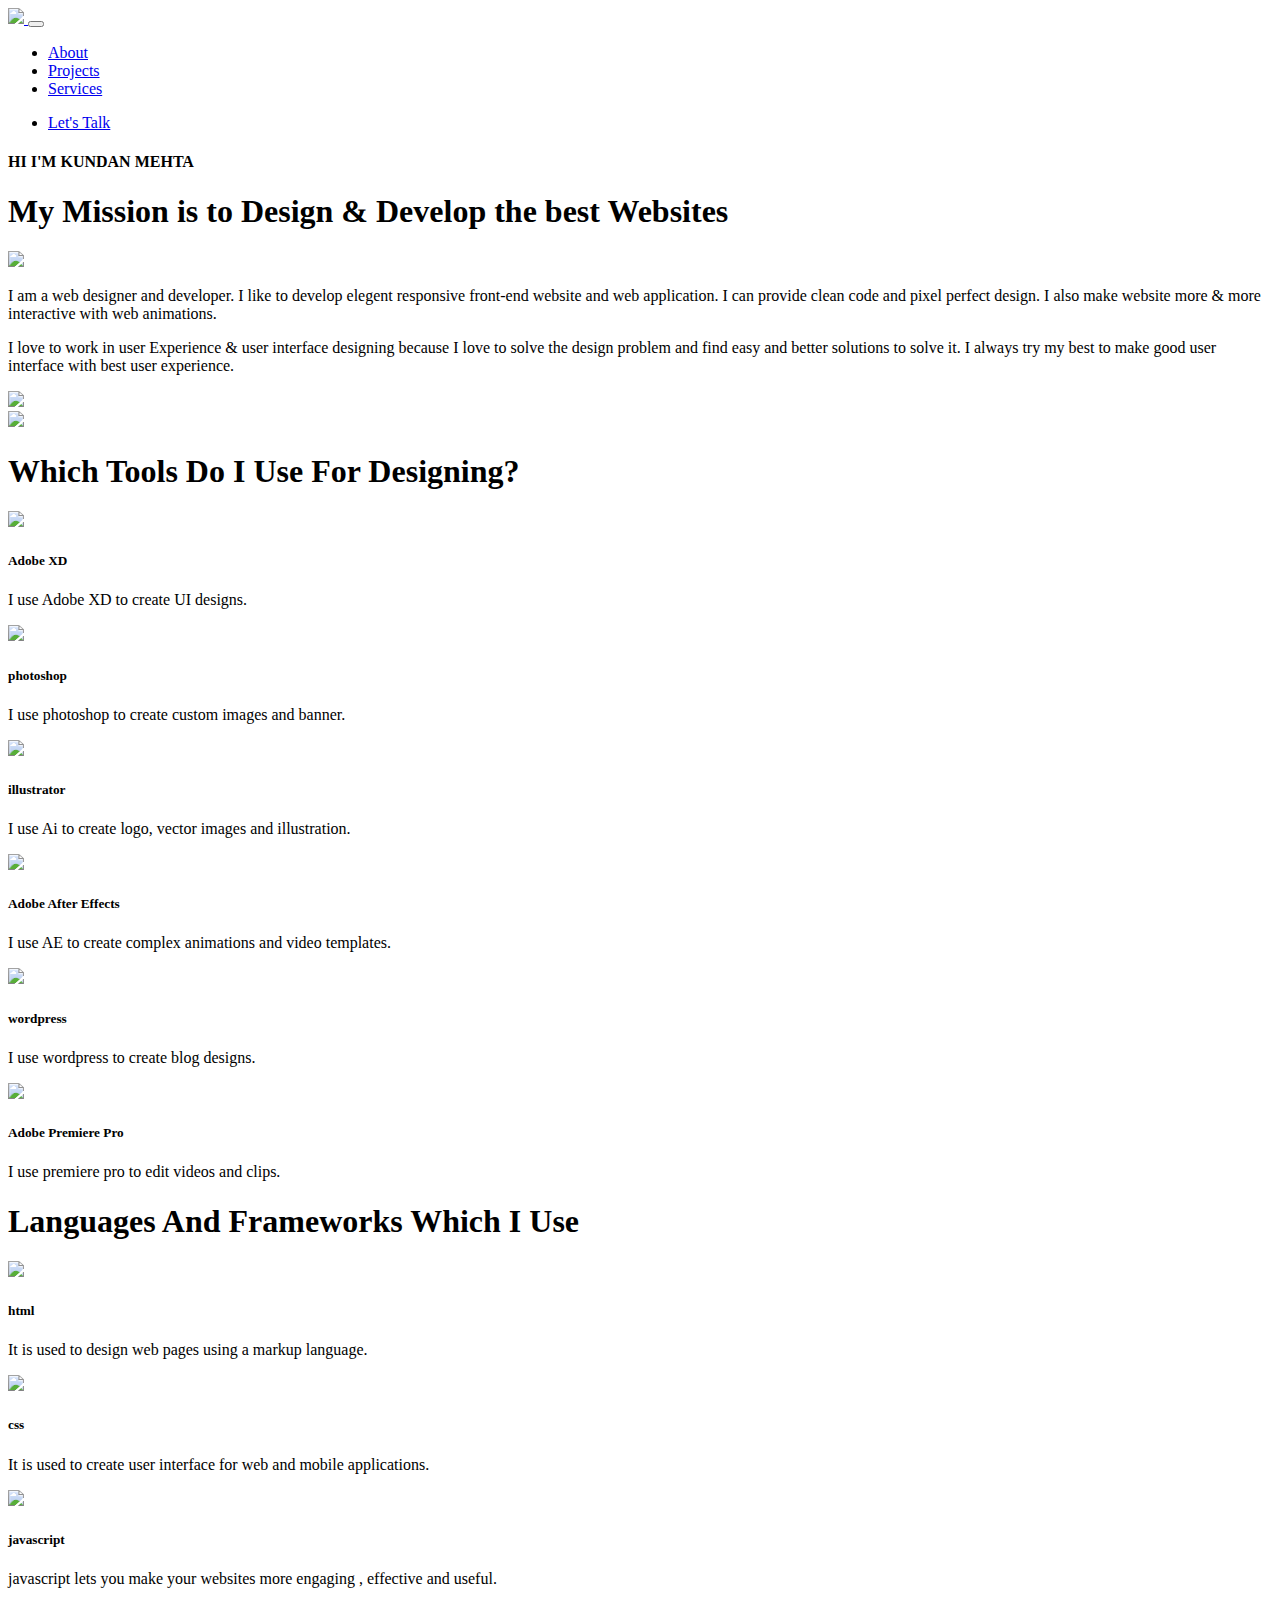
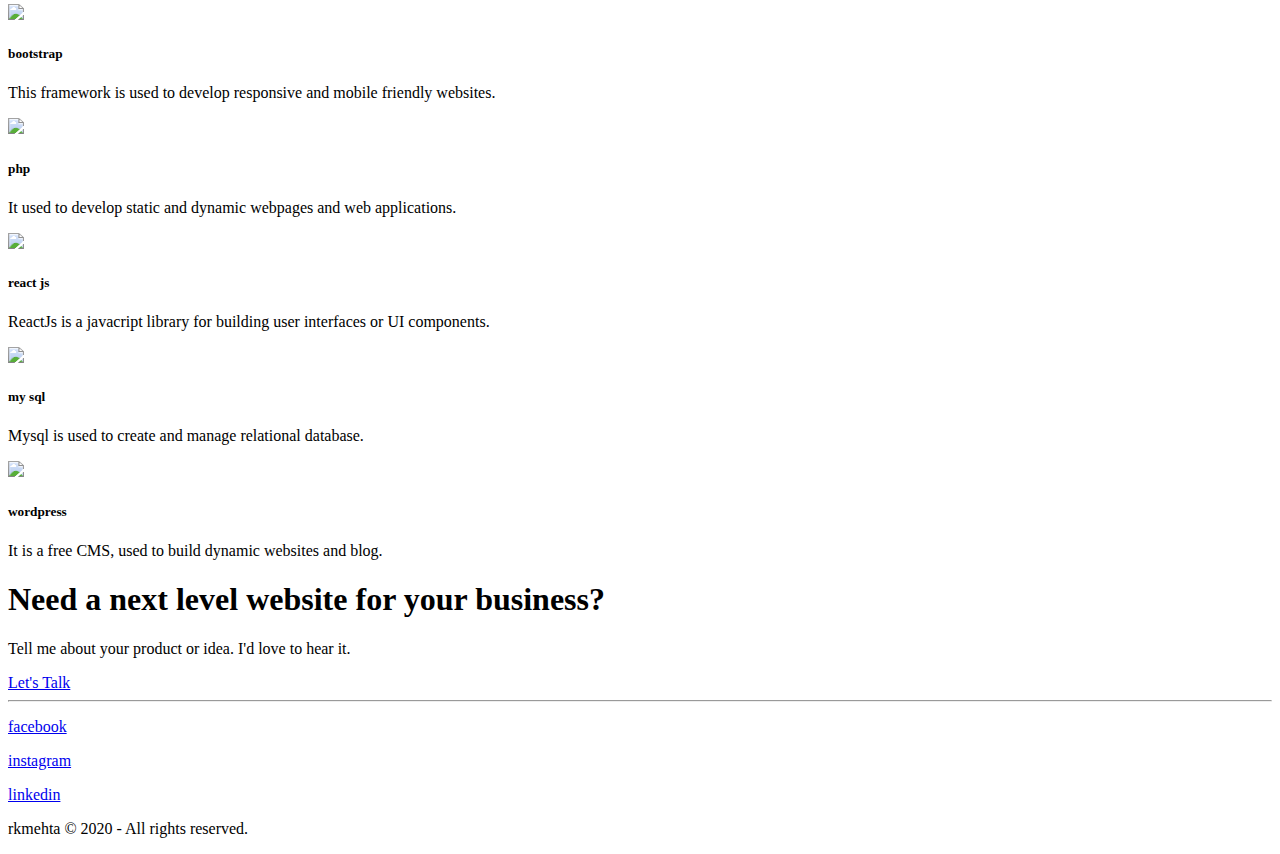
==== about.html @ 8ae9761c "Add files via upload" ====
<!DOCTYPE html>
<html lang="en">
<head>
    <meta charset="UTF-8">
    <meta name="viewport" content="width=device-width, initial-scale=1, shrink-to-fit=no">
    <title>rkmehta - Personal Portfolio Template</title>
    
    <link href="https://fonts.googleapis.com/css?family=Poppins:400,500,600,700,800,900&display=swap" rel="stylesheet">
<!--    font-awesome-->
   <link rel="stylesheet" href="css/all.min.css">
    <link rel="stylesheet" href="css/fontawesome.min.css">
<!--    bootstrap css-->
    <link rel="stylesheet" href="css/bootstrap.min.css">
 <!--    Custom css-->   
    <link rel="stylesheet" href="css/custom.css">

</head>
<body id="about">
  
  <header class="header-home">
     <nav class="navbar navbar-expand-lg navbar-light ">
      <div class="container">
        <a class="navbar-brand custom-logo" href="index.html">
          <img src="images/logo4.png">
        </a>
        <button class="navbar-toggler" type="button" data-toggle="collapse" data-target="#navbarSupportedContent" aria-controls="navbarSupportedContent" aria-expanded="false" aria-label="Toggle navigation">
          <span class="navbar-toggler-icon"></span>
        </button>
        <div class="collapse navbar-collapse" id="navbarSupportedContent">
          <ul class="navbar-nav mr-auto mb-2 mb-lg-0 nav-left">
            <li class="nav-item">
              <a class="nav-link " aria-current="page" href="about.html">About</a>
            </li>
            <li class="nav-item">
              <a class="nav-link " aria-current="page" href="projects.html">Projects</a>
            </li>
            <li class="nav-item">
              <a class="nav-link " aria-current="page" href="services.html">Services</a>
            </li>
            
          </ul>

          <ul class="navbar-nav ml-auto mb-2 mb-lg-0 nav-right">
            <li class="nav-item">
              <a class="nav-link btn" aria-current="page" href="contact.html" >Let's Talk</a>
            </li>
          </ul>
        </div>
      </div>
    </nav>
    <div class="container">
      <div class="row">
        <div class="col-lg-12">
          <div class="header-content">
            <h4>HI I'M KUNDAN MEHTA</h4>            
            <h1>My Mission is to Design & Develop the best Websites</h1>
            <div class="img-ill">
              <img src="images/screenshot_img.png">
            </div>
            <p>I am a web designer and developer. I like to develop elegent responsive front-end website and web application. I can provide clean code and pixel perfect design. I also make website more & more interactive with web animations.</p>

            <p>I  love to work in user Experience & user interface designing because I love to solve the design problem and find easy and better solutions to solve it. I always try my best to make good user interface with best user experience.</p>

            <div class="about-ill">
              <img src="images/HERO-CATROON-1-4-1.svg">
            </div>
            
          </div>
        </div>
       
      </div>
    </div>
    <div class="about-wave-img">
      <img src="images/wave-white-top.svg">
    </div>
  </header>  



<!-- designing-tools -->
<section class="designing-tools">
  <div class="container">
    <div class="row">
      <div class="design_title">
        <h1>Which Tools Do I Use For Designing?</h1>
      </div>
    </div>
    

   <div class="row">
     <div class="col-md-4">
       <div class="design-box">
         <div class="icon-ill">
           <img src="images/xd-icon.png">
         </div>
         <div class="descrp pd">
           <h5>Adobe XD</h5>
           <p>I use Adobe XD to create UI designs.</p>
         </div>
       </div>
     </div>
     <div class="col-md-4">
       <div class="design-box">
         <div class="icon-ill">
           <img src="images/Adobe_Photoshop_CC_icon.svg">
         </div>
         <div class="descrp">
           <h5>photoshop</h5>
           <p>I use photoshop to create custom images and banner.</p>
         </div>
       </div>
     </div>

     <div class="col-md-4">
       <div class="design-box">
         <div class="icon-ill">
           <img src="images/Adobe_Illustrator_CC_icon.svg">
         </div>
         <div class="descrp illustrator ">
           <h5>illustrator</h5>
           <p>I use Ai to create logo, vector images and illustration.</p>
         </div>
       </div>
     </div>

     <div class="col-md-4">
       <div class="design-box">
         <div class="icon-ill ">
           <img src="images/Adobe_After_Effects_CC_icon.svg">
         </div>
         <div class="descrp aftereffect">
           <h5>Adobe After Effects</h5>
           <p>I use AE to create complex animations and video templates.</p>
         </div>
       </div>
     </div>


     <div class="col-md-4">
       <div class="design-box">
         <div class="icon-ill">
           <img src="images/wordpress-logo.jpg">
         </div>
         <div class="descrp pd">
           <h5>wordpress</h5>
           <p>I use wordpress to create blog designs.</p>
         </div>
       </div>
     </div>


     <div class="col-md-4">
       <div class="design-box">
         <div class="icon-ill">
           <img src="images/Adobe_Premiere_Pro_CC_icon.svg">
         </div>
         <div class="descrp pd">
           <h5>Adobe Premiere Pro</h5>
           <p>I use premiere pro to edit videos and clips.</p>
         </div>
       </div>
     </div>

   </div>

  </div>
</section>

<!-- designing-tools -->


<!-- languages -->

<section class="languages-tools">
  <div class="container">
    <div class="row">
      <div class="design_title">
        <h1>Languages And Frameworks Which I Use</h1>
      </div>
    </div>

    <div class="row">
      <div class="col-lg-3 col-md-4 col-sm-4">
       <div class="tool-box">
         <div class="icon-ill">
           <img src="images/html-5.png">
         </div>
         <div class="descrp space">
           <h5>html</h5>
           <p>It is used to design web pages using a markup language.</p>
         </div>
       </div>
     </div>

     <div class="col-lg-3 col-md-4">
       <div class="tool-box">
         <div class="icon-ill css">
           <img src="images/css.png">
         </div>
         <div class="descrp space">
           <h5>css</h5>
           <p>It is used to create user interface for web and mobile applications.</p>
         </div>
       </div>
     </div>

     <div class="col-lg-3 col-md-4">
       <div class="tool-box">
         <div class="icon-ill js">
           <img src="images/JavaScript-logo.png">
         </div>
         <div class="descrp space">
           <h5>javascript</h5>
           <p>javascript lets you make your websites more engaging , effective and useful.</p>
         </div>
       </div>
     </div>

     <div class="col-lg-3 col-md-4">
       <div class="tool-box">
         <div class="icon-ill">
           <img src="images/bootstrap-logo.jpg">
         </div>
         <div class="descrp space">
           <h5>bootstrap</h5>
           <!-- <p>It is the most popular css framework for developing responsive and mobile friendly websites.</p> -->
           <p>This framework is used to develop responsive and mobile friendly websites.</p>
         </div>
       </div>
     </div>

     <div class="col-lg-3 col-md-4">
       <div class="tool-box">
         <div class="icon-ill php">
           <img src="images/php.png">
         </div>
         <div class="descrp space">
           <h5>php</h5>
           <p>It used to develop static and dynamic webpages and web applications.</p>
         </div>
       </div>
     </div>

     <div class="col-lg-3 col-md-4">
       <div class="tool-box">
         <div class="icon-ill">
           <img src="images/reactjs.png">
         </div>
         <div class="descrp space">
           <h5>react js</h5>
           <p>ReactJs is a javacript library for building user interfaces or UI components.</p>
         </div>
       </div>
     </div>

     <div class="col-lg-3 col-md-4">
       <div class="tool-box">
         <div class="icon-ill">
           <img src="images/mysql.png">
         </div>
         <div class="descrp space">
           <h5>my sql</h5>
           <!-- <p>Mysql is a database management system that allows you to manage relational database.</p> -->
           <p style="padding-right: 20px!important";>Mysql is used to create and manage relational database.</p>
         </div>
       </div>
     </div>

     <div class="col-lg-3 col-md-4">
       <div class="tool-box">
         <div class="icon-ill">
           <img src="images/wordpress-logo.jpg">
         </div>
         <div class="descrp space">
           <h5>wordpress</h5>
           <p>It is a free CMS, used to build dynamic websites and blog.</p>
         </div>
       </div>
     </div>

    </div>
  </div>
</section>


<!-- languages -->



<footer class="footer-area-group"> 
 
  <div class= footer-content-group>
    <div class="container">
      <div class="row">
        <div class="col-md-8 ">
          <div class="detail-text">
            <h1>Need a next level website for your business?</h1>
            <p>Tell me about your product or idea. I'd love to hear it.</p>
          </div>
        </div>
        <div class="col-md-4">
          <div class="btn-footer">
            <a href="contact.html" class="btn custom-btn-footer">Let's Talk</a>
          </div>
        </div>
      </div>
      <hr>
      
      <div class="social-media justify-content-center">
        
          <a href="#" class="social-media-items d-flex">
            <i class="fab fa-facebook-f"></i>
            <p>facebook</p>
          </a>
        
          <a href="#" class="social-media-items d-flex">
            <i class="fab fa-instagram"></i>
            <p>instagram</p>
          </a>
        
        <a href="#" class="social-media-items d-flex">
            <i class="fab fa-linkedin-in"></i>
            <p>linkedin</p>
        </a>
      </div>
      <div class="footer-copyright d-flex justify-content-center">
        <p>rkmehta © 2020 - All rights reserved.</p>
      </div>
    </div>
  </div>
 
</footer>



<!-- 
<section class="space-bar"></section> -->







    
<!--    jquery-->
    <script src="js/jquery-3.4.1.min.js"></script>
<!--    bootstrap-->
    <script src="js/bootstrap.min.js"></script>
<!--    popper-->
    <script src="js/popper.min.js"></script>

 <!-- tilt -->
 <script type="text/javascript" src="js/tilt.js"></script>
  <!--    custom js-->
 <script src="js/custom.js"></script>

</body>
</html>
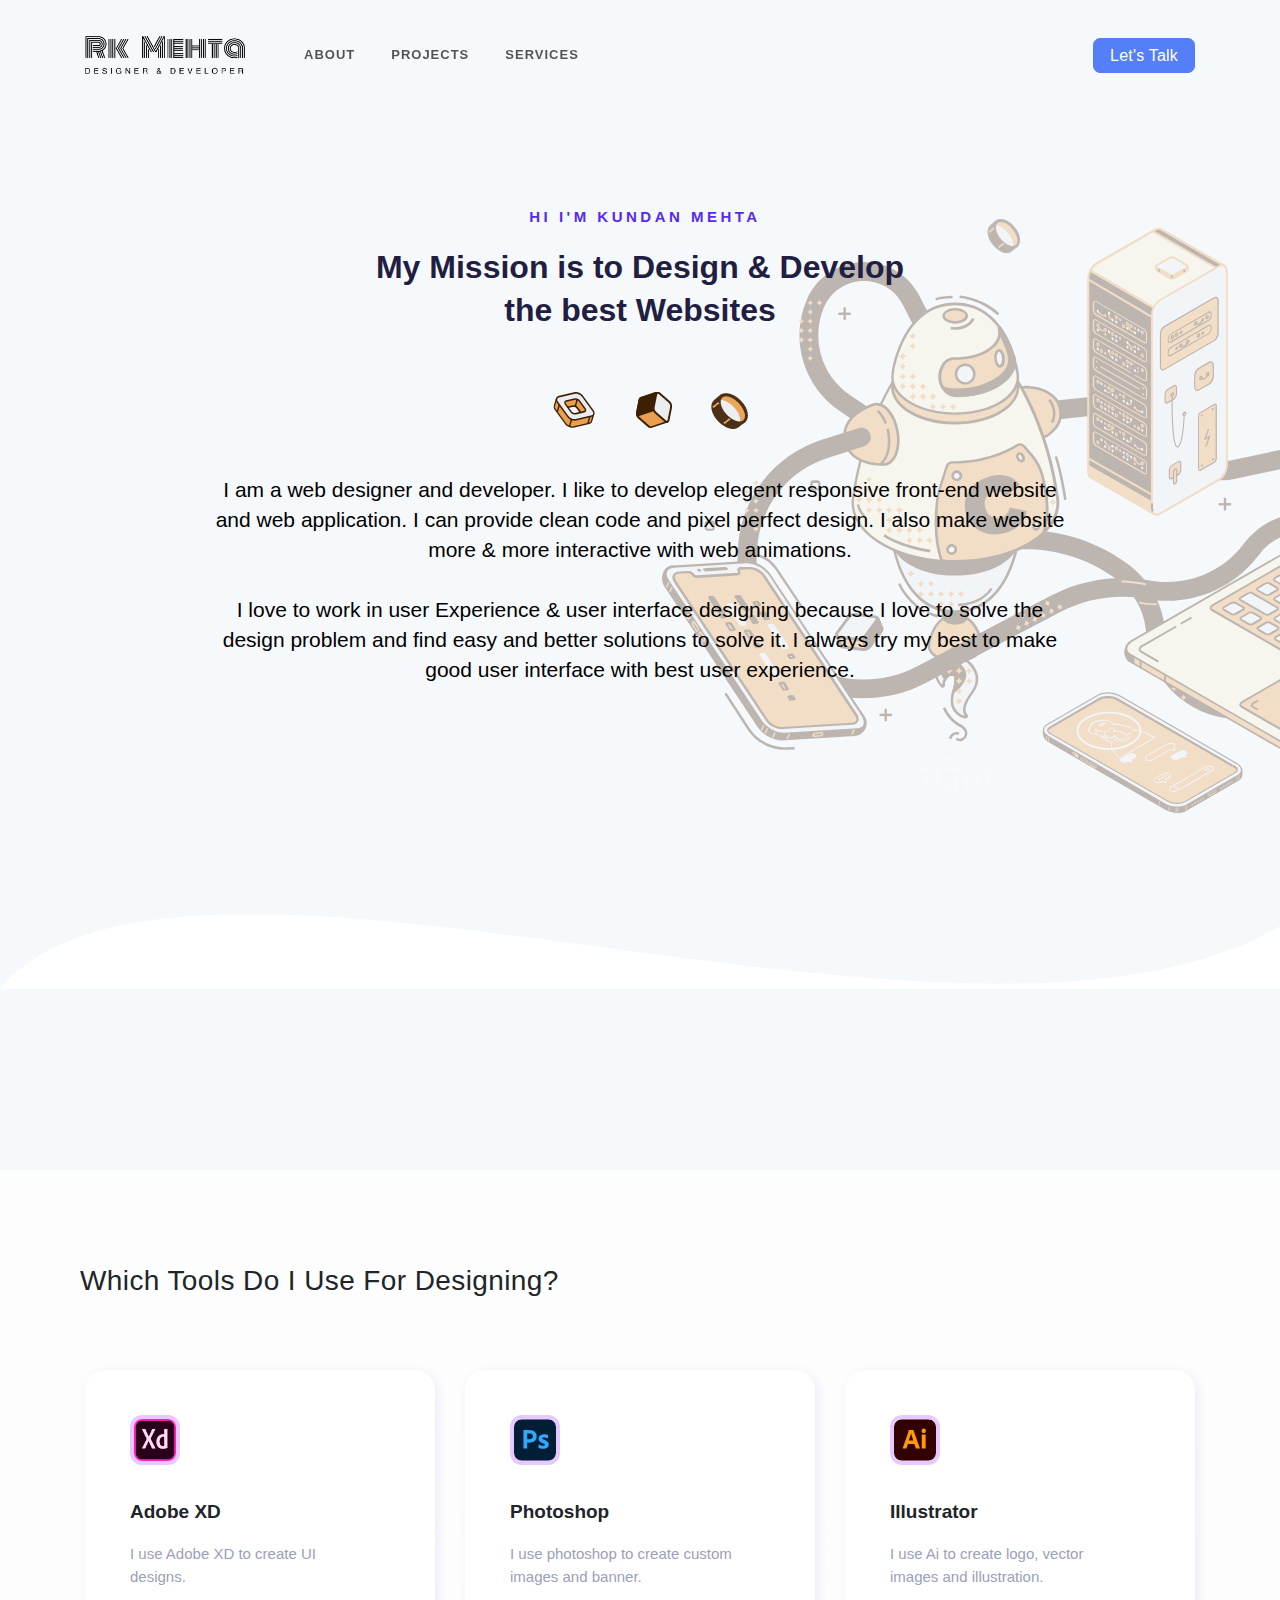
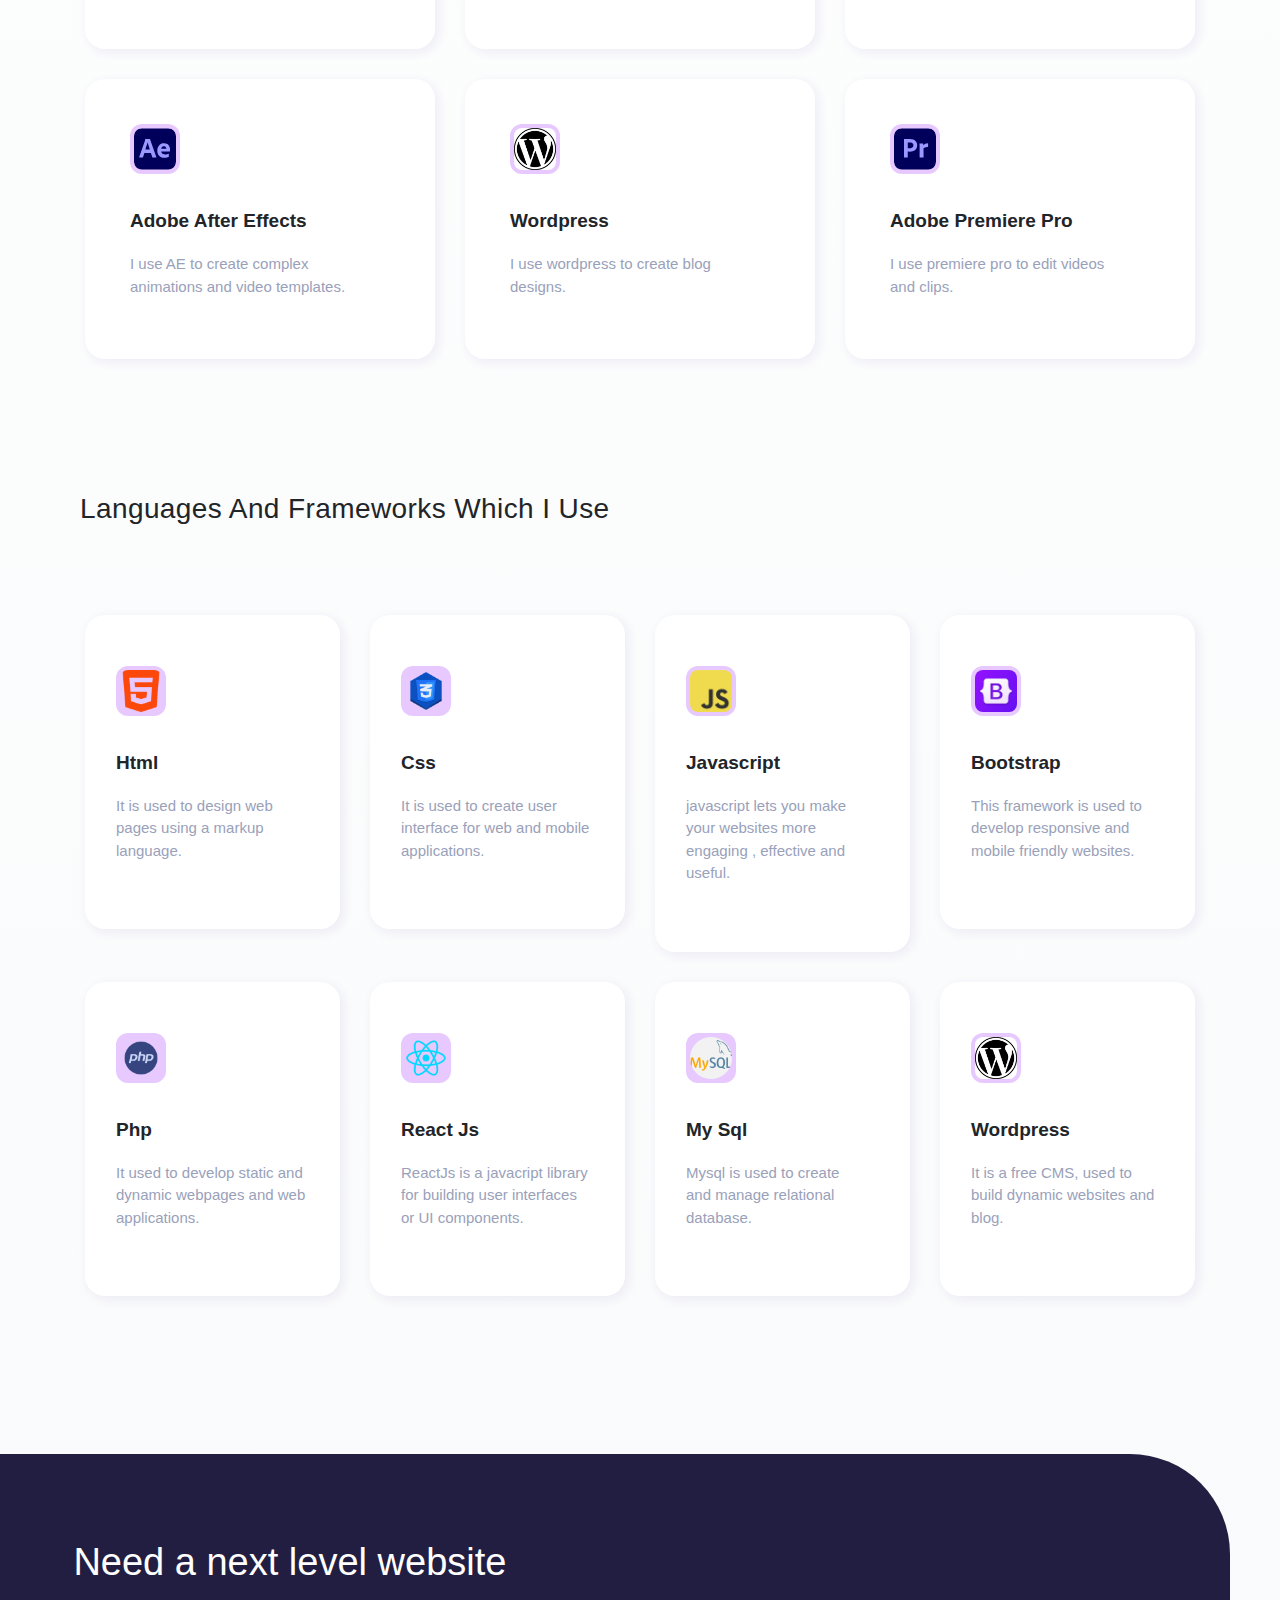
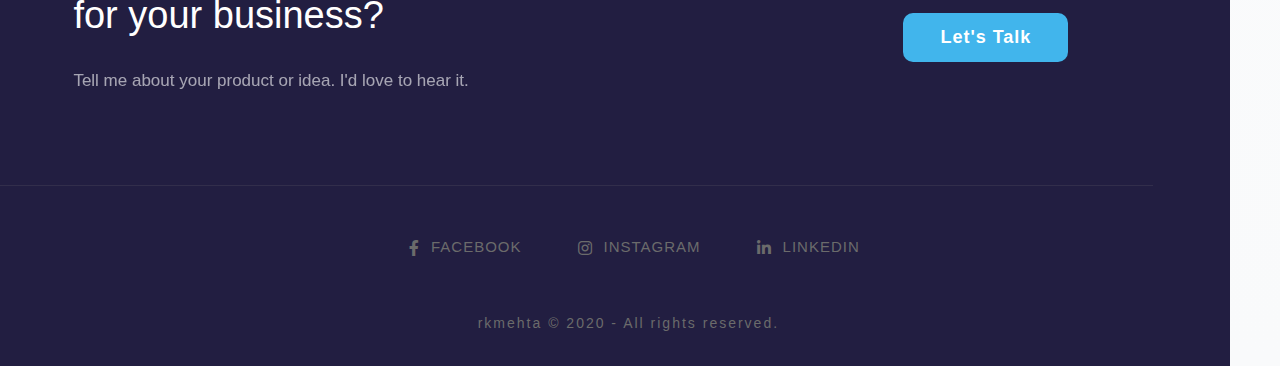
==== commit c833942a: "Add files via upload" ====
--- a/about.html
+++ b/about.html
@@ -3,7 +3,7 @@
 <head>
     <meta charset="UTF-8">
     <meta name="viewport" content="width=device-width, initial-scale=1, shrink-to-fit=no">
-    <title>rkmehta - Personal Portfolio Template</title>
+    <title>rkmehta - Personal Portfolio</title>
     
     <link href="https://fonts.googleapis.com/css?family=Poppins:400,500,600,700,800,900&display=swap" rel="stylesheet">
 <!--    font-awesome-->
--- a/css/all.min.css
+++ b/css/all.min.css
@@ -0,0 +1,5 @@
+/*!
+ * Font Awesome Free 5.12.1 by @fontawesome - https://fontawesome.com
+ * License - https://fontawesome.com/license/free (Icons: CC BY 4.0, Fonts: SIL OFL 1.1, Code: MIT License)
+ */
+.fa,.fab,.fad,.fal,.far,.fas{-moz-osx-font-smoothing:grayscale;-webkit-font-smoothing:antialiased;display:inline-block;font-style:normal;font-variant:normal;text-rendering:auto;line-height:1}.fa-lg{font-size:1.33333em;line-height:.75em;vertical-align:-.0667em}.fa-xs{font-size:.75em}.fa-sm{font-size:.875em}.fa-1x{font-size:1em}.fa-2x{font-size:2em}.fa-3x{font-size:3em}.fa-4x{font-size:4em}.fa-5x{font-size:5em}.fa-6x{font-size:6em}.fa-7x{font-size:7em}.fa-8x{font-size:8em}.fa-9x{font-size:9em}.fa-10x{font-size:10em}.fa-fw{text-align:center;width:1.25em}.fa-ul{list-style-type:none;margin-left:2.5em;padding-left:0}.fa-ul>li{position:relative}.fa-li{left:-2em;position:absolute;text-align:center;width:2em;line-height:inherit}.fa-border{border:.08em solid #eee;border-radius:.1em;padding:.2em .25em .15em}.fa-pull-left{float:left}.fa-pull-right{float:right}.fa.fa-pull-left,.fab.fa-pull-left,.fal.fa-pull-left,.far.fa-pull-left,.fas.fa-pull-left{margin-right:.3em}.fa.fa-pull-right,.fab.fa-pull-right,.fal.fa-pull-right,.far.fa-pull-right,.fas.fa-pull-right{margin-left:.3em}.fa-spin{-webkit-animation:fa-spin 2s linear infinite;animation:fa-spin 2s linear infinite}.fa-pulse{-webkit-animation:fa-spin 1s steps(8) infinite;animation:fa-spin 1s steps(8) infinite}@-webkit-keyframes fa-spin{0%{-webkit-transform:rotate(0deg);transform:rotate(0deg)}to{-webkit-transform:rotate(1turn);transform:rotate(1turn)}}@keyframes fa-spin{0%{-webkit-transform:rotate(0deg);transform:rotate(0deg)}to{-webkit-transform:rotate(1turn);transform:rotate(1turn)}}.fa-rotate-90{-ms-filter:"progid:DXImageTransform.Microsoft.BasicImage(rotation=1)";-webkit-transform:rotate(90deg);transform:rotate(90deg)}.fa-rotate-180{-ms-filter:"progid:DXImageTransform.Microsoft.BasicImage(rotation=2)";-webkit-transform:rotate(180deg);transform:rotate(180deg)}.fa-rotate-270{-ms-filter:"progid:DXImageTransform.Microsoft.BasicImage(rotation=3)";-webkit-transform:rotate(270deg);transform:rotate(270deg)}.fa-flip-horizontal{-ms-filter:"progid:DXImageTransform.Microsoft.BasicImage(rotation=0, mirror=1)";-webkit-transform:scaleX(-1);transform:scaleX(-1)}.fa-flip-vertical{-webkit-transform:scaleY(-1);transform:scaleY(-1)}.fa-flip-both,.fa-flip-horizontal.fa-flip-vertical,.fa-flip-vertical{-ms-filter:"progid:DXImageTransform.Microsoft.BasicImage(rotation=2, mirror=1)"}.fa-flip-both,.fa-flip-horizontal.fa-flip-vertical{-webkit-transform:scale(-1);transform:scale(-1)}:root .fa-flip-both,:root .fa-flip-horizontal,:root .fa-flip-vertical,:root .fa-rotate-90,:root .fa-rotate-180,:root .fa-rotate-270{-webkit-filter:none;filter:none}.fa-stack{display:inline-block;height:2em;line-height:2em;position:relative;vertical-align:middle;width:2.5em}.fa-stack-1x,.fa-stack-2x{left:0;position:absolute;text-align:center;width:100%}.fa-stack-1x{line-height:inherit}.fa-stack-2x{font-size:2em}.fa-inverse{color:#fff}.fa-500px:before{content:"\f26e"}.fa-accessible-icon:before{content:"\f368"}.fa-accusoft:before{content:"\f369"}.fa-acquisitions-incorporated:before{content:"\f6af"}.fa-ad:before{content:"\f641"}.fa-address-book:before{content:"\f2b9"}.fa-address-card:before{content:"\f2bb"}.fa-adjust:before{content:"\f042"}.fa-adn:before{content:"\f170"}.fa-adobe:before{content:"\f778"}.fa-adversal:before{content:"\f36a"}.fa-affiliatetheme:before{content:"\f36b"}.fa-air-freshener:before{content:"\f5d0"}.fa-airbnb:before{content:"\f834"}.fa-algolia:before{content:"\f36c"}.fa-align-center:before{content:"\f037"}.fa-align-justify:before{content:"\f039"}.fa-align-left:before{content:"\f036"}.fa-align-right:before{content:"\f038"}.fa-alipay:before{content:"\f642"}.fa-allergies:before{content:"\f461"}.fa-amazon:before{content:"\f270"}.fa-amazon-pay:before{content:"\f42c"}.fa-ambulance:before{content:"\f0f9"}.fa-american-sign-language-interpreting:before{content:"\f2a3"}.fa-amilia:before{content:"\f36d"}.fa-anchor:before{content:"\f13d"}.fa-android:before{content:"\f17b"}.fa-angellist:before{content:"\f209"}.fa-angle-double-down:before{content:"\f103"}.fa-angle-double-left:before{content:"\f100"}.fa-angle-double-right:before{content:"\f101"}.fa-angle-double-up:before{content:"\f102"}.fa-angle-down:before{content:"\f107"}.fa-angle-left:before{content:"\f104"}.fa-angle-right:before{content:"\f105"}.fa-angle-up:before{content:"\f106"}.fa-angry:before{content:"\f556"}.fa-angrycreative:before{content:"\f36e"}.fa-angular:before{content:"\f420"}.fa-ankh:before{content:"\f644"}.fa-app-store:before{content:"\f36f"}.fa-app-store-ios:before{content:"\f370"}.fa-apper:before{content:"\f371"}.fa-apple:before{content:"\f179"}.fa-apple-alt:before{content:"\f5d1"}.fa-apple-pay:before{content:"\f415"}.fa-archive:before{content:"\f187"}.fa-archway:before{content:"\f557"}.fa-arrow-alt-circle-down:before{content:"\f358"}.fa-arrow-alt-circle-left:before{content:"\f359"}.fa-arrow-alt-circle-right:before{content:"\f35a"}.fa-arrow-alt-circle-up:before{content:"\f35b"}.fa-arrow-circle-down:before{content:"\f0ab"}.fa-arrow-circle-left:before{content:"\f0a8"}.fa-arrow-circle-right:before{content:"\f0a9"}.fa-arrow-circle-up:before{content:"\f0aa"}.fa-arrow-down:before{content:"\f063"}.fa-arrow-left:before{content:"\f060"}.fa-arrow-right:before{content:"\f061"}.fa-arrow-up:before{content:"\f062"}.fa-arrows-alt:before{content:"\f0b2"}.fa-arrows-alt-h:before{content:"\f337"}.fa-arrows-alt-v:before{content:"\f338"}.fa-artstation:before{content:"\f77a"}.fa-assistive-listening-systems:before{content:"\f2a2"}.fa-asterisk:before{content:"\f069"}.fa-asymmetrik:before{content:"\f372"}.fa-at:before{content:"\f1fa"}.fa-atlas:before{content:"\f558"}.fa-atlassian:before{content:"\f77b"}.fa-atom:before{content:"\f5d2"}.fa-audible:before{content:"\f373"}.fa-audio-description:before{content:"\f29e"}.fa-autoprefixer:before{content:"\f41c"}.fa-avianex:before{content:"\f374"}.fa-aviato:before{content:"\f421"}.fa-award:before{content:"\f559"}.fa-aws:before{content:"\f375"}.fa-baby:before{content:"\f77c"}.fa-baby-carriage:before{content:"\f77d"}.fa-backspace:before{content:"\f55a"}.fa-backward:before{content:"\f04a"}.fa-bacon:before{content:"\f7e5"}.fa-bahai:before{content:"\f666"}.fa-balance-scale:before{content:"\f24e"}.fa-balance-scale-left:before{content:"\f515"}.fa-balance-scale-right:before{content:"\f516"}.fa-ban:before{content:"\f05e"}.fa-band-aid:before{content:"\f462"}.fa-bandcamp:before{content:"\f2d5"}.fa-barcode:before{content:"\f02a"}.fa-bars:before{content:"\f0c9"}.fa-baseball-ball:before{content:"\f433"}.fa-basketball-ball:before{content:"\f434"}.fa-bath:before{content:"\f2cd"}.fa-battery-empty:before{content:"\f244"}.fa-battery-full:before{content:"\f240"}.fa-battery-half:before{content:"\f242"}.fa-battery-quarter:before{content:"\f243"}.fa-battery-three-quarters:before{content:"\f241"}.fa-battle-net:before{content:"\f835"}.fa-bed:before{content:"\f236"}.fa-beer:before{content:"\f0fc"}.fa-behance:before{content:"\f1b4"}.fa-behance-square:before{content:"\f1b5"}.fa-bell:before{content:"\f0f3"}.fa-bell-slash:before{content:"\f1f6"}.fa-bezier-curve:before{content:"\f55b"}.fa-bible:before{content:"\f647"}.fa-bicycle:before{content:"\f206"}.fa-biking:before{content:"\f84a"}.fa-bimobject:before{content:"\f378"}.fa-binoculars:before{content:"\f1e5"}.fa-biohazard:before{content:"\f780"}.fa-birthday-cake:before{content:"\f1fd"}.fa-bitbucket:before{content:"\f171"}.fa-bitcoin:before{content:"\f379"}.fa-bity:before{content:"\f37a"}.fa-black-tie:before{content:"\f27e"}.fa-blackberry:before{content:"\f37b"}.fa-blender:before{content:"\f517"}.fa-blender-phone:before{content:"\f6b6"}.fa-blind:before{content:"\f29d"}.fa-blog:before{content:"\f781"}.fa-blogger:before{content:"\f37c"}.fa-blogger-b:before{content:"\f37d"}.fa-bluetooth:before{content:"\f293"}.fa-bluetooth-b:before{content:"\f294"}.fa-bold:before{content:"\f032"}.fa-bolt:before{content:"\f0e7"}.fa-bomb:before{content:"\f1e2"}.fa-bone:before{content:"\f5d7"}.fa-bong:before{content:"\f55c"}.fa-book:before{content:"\f02d"}.fa-book-dead:before{content:"\f6b7"}.fa-book-medical:before{content:"\f7e6"}.fa-book-open:before{content:"\f518"}.fa-book-reader:before{content:"\f5da"}.fa-bookmark:before{content:"\f02e"}.fa-bootstrap:before{content:"\f836"}.fa-border-all:before{content:"\f84c"}.fa-border-none:before{content:"\f850"}.fa-border-style:before{content:"\f853"}.fa-bowling-ball:before{content:"\f436"}.fa-box:before{content:"\f466"}.fa-box-open:before{content:"\f49e"}.fa-boxes:before{content:"\f468"}.fa-braille:before{content:"\f2a1"}.fa-brain:before{content:"\f5dc"}.fa-bread-slice:before{content:"\f7ec"}.fa-briefcase:before{content:"\f0b1"}.fa-briefcase-medical:before{content:"\f469"}.fa-broadcast-tower:before{content:"\f519"}.fa-broom:before{content:"\f51a"}.fa-brush:before{content:"\f55d"}.fa-btc:before{content:"\f15a"}.fa-buffer:before{content:"\f837"}.fa-bug:before{content:"\f188"}.fa-building:before{content:"\f1ad"}.fa-bullhorn:before{content:"\f0a1"}.fa-bullseye:before{content:"\f140"}.fa-burn:before{content:"\f46a"}.fa-buromobelexperte:before{content:"\f37f"}.fa-bus:before{content:"\f207"}.fa-bus-alt:before{content:"\f55e"}.fa-business-time:before{content:"\f64a"}.fa-buy-n-large:before{content:"\f8a6"}.fa-buysellads:before{content:"\f20d"}.fa-calculator:before{content:"\f1ec"}.fa-calendar:before{content:"\f133"}.fa-calendar-alt:before{content:"\f073"}.fa-calendar-check:before{content:"\f274"}.fa-calendar-day:before{content:"\f783"}.fa-calendar-minus:before{content:"\f272"}.fa-calendar-plus:before{content:"\f271"}.fa-calendar-times:before{content:"\f273"}.fa-calendar-week:before{content:"\f784"}.fa-camera:before{content:"\f030"}.fa-camera-retro:before{content:"\f083"}.fa-campground:before{content:"\f6bb"}.fa-canadian-maple-leaf:before{content:"\f785"}.fa-candy-cane:before{content:"\f786"}.fa-cannabis:before{content:"\f55f"}.fa-capsules:before{content:"\f46b"}.fa-car:before{content:"\f1b9"}.fa-car-alt:before{content:"\f5de"}.fa-car-battery:before{content:"\f5df"}.fa-car-crash:before{content:"\f5e1"}.fa-car-side:before{content:"\f5e4"}.fa-caravan:before{content:"\f8ff"}.fa-caret-down:before{content:"\f0d7"}.fa-caret-left:before{content:"\f0d9"}.fa-caret-right:before{content:"\f0da"}.fa-caret-square-down:before{content:"\f150"}.fa-caret-square-left:before{content:"\f191"}.fa-caret-square-right:before{content:"\f152"}.fa-caret-square-up:before{content:"\f151"}.fa-caret-up:before{content:"\f0d8"}.fa-carrot:before{content:"\f787"}.fa-cart-arrow-down:before{content:"\f218"}.fa-cart-plus:before{content:"\f217"}.fa-cash-register:before{content:"\f788"}.fa-cat:before{content:"\f6be"}.fa-cc-amazon-pay:before{content:"\f42d"}.fa-cc-amex:before{content:"\f1f3"}.fa-cc-apple-pay:before{content:"\f416"}.fa-cc-diners-club:before{content:"\f24c"}.fa-cc-discover:before{content:"\f1f2"}.fa-cc-jcb:before{content:"\f24b"}.fa-cc-mastercard:before{content:"\f1f1"}.fa-cc-paypal:before{content:"\f1f4"}.fa-cc-stripe:before{content:"\f1f5"}.fa-cc-visa:before{content:"\f1f0"}.fa-centercode:before{content:"\f380"}.fa-centos:before{content:"\f789"}.fa-certificate:before{content:"\f0a3"}.fa-chair:before{content:"\f6c0"}.fa-chalkboard:before{content:"\f51b"}.fa-chalkboard-teacher:before{content:"\f51c"}.fa-charging-station:before{content:"\f5e7"}.fa-chart-area:before{content:"\f1fe"}.fa-chart-bar:before{content:"\f080"}.fa-chart-line:before{content:"\f201"}.fa-chart-pie:before{content:"\f200"}.fa-check:before{content:"\f00c"}.fa-check-circle:before{content:"\f058"}.fa-check-double:before{content:"\f560"}.fa-check-square:before{content:"\f14a"}.fa-cheese:before{content:"\f7ef"}.fa-chess:before{content:"\f439"}.fa-chess-bishop:before{content:"\f43a"}.fa-chess-board:before{content:"\f43c"}.fa-chess-king:before{content:"\f43f"}.fa-chess-knight:before{content:"\f441"}.fa-chess-pawn:before{content:"\f443"}.fa-chess-queen:before{content:"\f445"}.fa-chess-rook:before{content:"\f447"}.fa-chevron-circle-down:before{content:"\f13a"}.fa-chevron-circle-left:before{content:"\f137"}.fa-chevron-circle-right:before{content:"\f138"}.fa-chevron-circle-up:before{content:"\f139"}.fa-chevron-down:before{content:"\f078"}.fa-chevron-left:before{content:"\f053"}.fa-chevron-right:before{content:"\f054"}.fa-chevron-up:before{content:"\f077"}.fa-child:before{content:"\f1ae"}.fa-chrome:before{content:"\f268"}.fa-chromecast:before{content:"\f838"}.fa-church:before{content:"\f51d"}.fa-circle:before{content:"\f111"}.fa-circle-notch:before{content:"\f1ce"}.fa-city:before{content:"\f64f"}.fa-clinic-medical:before{content:"\f7f2"}.fa-clipboard:before{content:"\f328"}.fa-clipboard-check:before{content:"\f46c"}.fa-clipboard-list:before{content:"\f46d"}.fa-clock:before{content:"\f017"}.fa-clone:before{content:"\f24d"}.fa-closed-captioning:before{content:"\f20a"}.fa-cloud:before{content:"\f0c2"}.fa-cloud-download-alt:before{content:"\f381"}.fa-cloud-meatball:before{content:"\f73b"}.fa-cloud-moon:before{content:"\f6c3"}.fa-cloud-moon-rain:before{content:"\f73c"}.fa-cloud-rain:before{content:"\f73d"}.fa-cloud-showers-heavy:before{content:"\f740"}.fa-cloud-sun:before{content:"\f6c4"}.fa-cloud-sun-rain:before{content:"\f743"}.fa-cloud-upload-alt:before{content:"\f382"}.fa-cloudscale:before{content:"\f383"}.fa-cloudsmith:before{content:"\f384"}.fa-cloudversify:before{content:"\f385"}.fa-cocktail:before{content:"\f561"}.fa-code:before{content:"\f121"}.fa-code-branch:before{content:"\f126"}.fa-codepen:before{content:"\f1cb"}.fa-codiepie:before{content:"\f284"}.fa-coffee:before{content:"\f0f4"}.fa-cog:before{content:"\f013"}.fa-cogs:before{content:"\f085"}.fa-coins:before{content:"\f51e"}.fa-columns:before{content:"\f0db"}.fa-comment:before{content:"\f075"}.fa-comment-alt:before{content:"\f27a"}.fa-comment-dollar:before{content:"\f651"}.fa-comment-dots:before{content:"\f4ad"}.fa-comment-medical:before{content:"\f7f5"}.fa-comment-slash:before{content:"\f4b3"}.fa-comments:before{content:"\f086"}.fa-comments-dollar:before{content:"\f653"}.fa-compact-disc:before{content:"\f51f"}.fa-compass:before{content:"\f14e"}.fa-compress:before{content:"\f066"}.fa-compress-alt:before{content:"\f422"}.fa-compress-arrows-alt:before{content:"\f78c"}.fa-concierge-bell:before{content:"\f562"}.fa-confluence:before{content:"\f78d"}.fa-connectdevelop:before{content:"\f20e"}.fa-contao:before{content:"\f26d"}.fa-cookie:before{content:"\f563"}.fa-cookie-bite:before{content:"\f564"}.fa-copy:before{content:"\f0c5"}.fa-copyright:before{content:"\f1f9"}.fa-cotton-bureau:before{content:"\f89e"}.fa-couch:before{content:"\f4b8"}.fa-cpanel:before{content:"\f388"}.fa-creative-commons:before{content:"\f25e"}.fa-creative-commons-by:before{content:"\f4e7"}.fa-creative-commons-nc:before{content:"\f4e8"}.fa-creative-commons-nc-eu:before{content:"\f4e9"}.fa-creative-commons-nc-jp:before{content:"\f4ea"}.fa-creative-commons-nd:before{content:"\f4eb"}.fa-creative-commons-pd:before{content:"\f4ec"}.fa-creative-commons-pd-alt:before{content:"\f4ed"}.fa-creative-commons-remix:before{content:"\f4ee"}.fa-creative-commons-sa:before{content:"\f4ef"}.fa-creative-commons-sampling:before{content:"\f4f0"}.fa-creative-commons-sampling-plus:before{content:"\f4f1"}.fa-creative-commons-share:before{content:"\f4f2"}.fa-creative-commons-zero:before{content:"\f4f3"}.fa-credit-card:before{content:"\f09d"}.fa-critical-role:before{content:"\f6c9"}.fa-crop:before{content:"\f125"}.fa-crop-alt:before{content:"\f565"}.fa-cross:before{content:"\f654"}.fa-crosshairs:before{content:"\f05b"}.fa-crow:before{content:"\f520"}.fa-crown:before{content:"\f521"}.fa-crutch:before{content:"\f7f7"}.fa-css3:before{content:"\f13c"}.fa-css3-alt:before{content:"\f38b"}.fa-cube:before{content:"\f1b2"}.fa-cubes:before{content:"\f1b3"}.fa-cut:before{content:"\f0c4"}.fa-cuttlefish:before{content:"\f38c"}.fa-d-and-d:before{content:"\f38d"}.fa-d-and-d-beyond:before{content:"\f6ca"}.fa-dailymotion:before{content:"\f952"}.fa-dashcube:before{content:"\f210"}.fa-database:before{content:"\f1c0"}.fa-deaf:before{content:"\f2a4"}.fa-delicious:before{content:"\f1a5"}.fa-democrat:before{content:"\f747"}.fa-deploydog:before{content:"\f38e"}.fa-deskpro:before{content:"\f38f"}.fa-desktop:before{content:"\f108"}.fa-dev:before{content:"\f6cc"}.fa-deviantart:before{content:"\f1bd"}.fa-dharmachakra:before{content:"\f655"}.fa-dhl:before{content:"\f790"}.fa-diagnoses:before{content:"\f470"}.fa-diaspora:before{content:"\f791"}.fa-dice:before{content:"\f522"}.fa-dice-d20:before{content:"\f6cf"}.fa-dice-d6:before{content:"\f6d1"}.fa-dice-five:before{content:"\f523"}.fa-dice-four:before{content:"\f524"}.fa-dice-one:before{content:"\f525"}.fa-dice-six:before{content:"\f526"}.fa-dice-three:before{content:"\f527"}.fa-dice-two:before{content:"\f528"}.fa-digg:before{content:"\f1a6"}.fa-digital-ocean:before{content:"\f391"}.fa-digital-tachograph:before{content:"\f566"}.fa-directions:before{content:"\f5eb"}.fa-discord:before{content:"\f392"}.fa-discourse:before{content:"\f393"}.fa-divide:before{content:"\f529"}.fa-dizzy:before{content:"\f567"}.fa-dna:before{content:"\f471"}.fa-dochub:before{content:"\f394"}.fa-docker:before{content:"\f395"}.fa-dog:before{content:"\f6d3"}.fa-dollar-sign:before{content:"\f155"}.fa-dolly:before{content:"\f472"}.fa-dolly-flatbed:before{content:"\f474"}.fa-donate:before{content:"\f4b9"}.fa-door-closed:before{content:"\f52a"}.fa-door-open:before{content:"\f52b"}.fa-dot-circle:before{content:"\f192"}.fa-dove:before{content:"\f4ba"}.fa-download:before{content:"\f019"}.fa-draft2digital:before{content:"\f396"}.fa-drafting-compass:before{content:"\f568"}.fa-dragon:before{content:"\f6d5"}.fa-draw-polygon:before{content:"\f5ee"}.fa-dribbble:before{content:"\f17d"}.fa-dribbble-square:before{content:"\f397"}.fa-dropbox:before{content:"\f16b"}.fa-drum:before{content:"\f569"}.fa-drum-steelpan:before{content:"\f56a"}.fa-drumstick-bite:before{content:"\f6d7"}.fa-drupal:before{content:"\f1a9"}.fa-dumbbell:before{content:"\f44b"}.fa-dumpster:before{content:"\f793"}.fa-dumpster-fire:before{content:"\f794"}.fa-dungeon:before{content:"\f6d9"}.fa-dyalog:before{content:"\f399"}.fa-earlybirds:before{content:"\f39a"}.fa-ebay:before{content:"\f4f4"}.fa-edge:before{content:"\f282"}.fa-edit:before{content:"\f044"}.fa-egg:before{content:"\f7fb"}.fa-eject:before{content:"\f052"}.fa-elementor:before{content:"\f430"}.fa-ellipsis-h:before{content:"\f141"}.fa-ellipsis-v:before{content:"\f142"}.fa-ello:before{content:"\f5f1"}.fa-ember:before{content:"\f423"}.fa-empire:before{content:"\f1d1"}.fa-envelope:before{content:"\f0e0"}.fa-envelope-open:before{content:"\f2b6"}.fa-envelope-open-text:before{content:"\f658"}.fa-envelope-square:before{content:"\f199"}.fa-envira:before{content:"\f299"}.fa-equals:before{content:"\f52c"}.fa-eraser:before{content:"\f12d"}.fa-erlang:before{content:"\f39d"}.fa-ethereum:before{content:"\f42e"}.fa-ethernet:before{content:"\f796"}.fa-etsy:before{content:"\f2d7"}.fa-euro-sign:before{content:"\f153"}.fa-evernote:before{content:"\f839"}.fa-exchange-alt:before{content:"\f362"}.fa-exclamation:before{content:"\f12a"}.fa-exclamation-circle:before{content:"\f06a"}.fa-exclamation-triangle:before{content:"\f071"}.fa-expand:before{content:"\f065"}.fa-expand-alt:before{content:"\f424"}.fa-expand-arrows-alt:before{content:"\f31e"}.fa-expeditedssl:before{content:"\f23e"}.fa-external-link-alt:before{content:"\f35d"}.fa-external-link-square-alt:before{content:"\f360"}.fa-eye:before{content:"\f06e"}.fa-eye-dropper:before{content:"\f1fb"}.fa-eye-slash:before{content:"\f070"}.fa-facebook:before{content:"\f09a"}.fa-facebook-f:before{content:"\f39e"}.fa-facebook-messenger:before{content:"\f39f"}.fa-facebook-square:before{content:"\f082"}.fa-fan:before{content:"\f863"}.fa-fantasy-flight-games:before{content:"\f6dc"}.fa-fast-backward:before{content:"\f049"}.fa-fast-forward:before{content:"\f050"}.fa-fax:before{content:"\f1ac"}.fa-feather:before{content:"\f52d"}.fa-feather-alt:before{content:"\f56b"}.fa-fedex:before{content:"\f797"}.fa-fedora:before{content:"\f798"}.fa-female:before{content:"\f182"}.fa-fighter-jet:before{content:"\f0fb"}.fa-figma:before{content:"\f799"}.fa-file:before{content:"\f15b"}.fa-file-alt:before{content:"\f15c"}.fa-file-archive:before{content:"\f1c6"}.fa-file-audio:before{content:"\f1c7"}.fa-file-code:before{content:"\f1c9"}.fa-file-contract:before{content:"\f56c"}.fa-file-csv:before{content:"\f6dd"}.fa-file-download:before{content:"\f56d"}.fa-file-excel:before{content:"\f1c3"}.fa-file-export:before{content:"\f56e"}.fa-file-image:before{content:"\f1c5"}.fa-file-import:before{content:"\f56f"}.fa-file-invoice:before{content:"\f570"}.fa-file-invoice-dollar:before{content:"\f571"}.fa-file-medical:before{content:"\f477"}.fa-file-medical-alt:before{content:"\f478"}.fa-file-pdf:before{content:"\f1c1"}.fa-file-powerpoint:before{content:"\f1c4"}.fa-file-prescription:before{content:"\f572"}.fa-file-signature:before{content:"\f573"}.fa-file-upload:before{content:"\f574"}.fa-file-video:before{content:"\f1c8"}.fa-file-word:before{content:"\f1c2"}.fa-fill:before{content:"\f575"}.fa-fill-drip:before{content:"\f576"}.fa-film:before{content:"\f008"}.fa-filter:before{content:"\f0b0"}.fa-fingerprint:before{content:"\f577"}.fa-fire:before{content:"\f06d"}.fa-fire-alt:before{content:"\f7e4"}.fa-fire-extinguisher:before{content:"\f134"}.fa-firefox:before{content:"\f269"}.fa-firefox-browser:before{content:"\f907"}.fa-first-aid:before{content:"\f479"}.fa-first-order:before{content:"\f2b0"}.fa-first-order-alt:before{content:"\f50a"}.fa-firstdraft:before{content:"\f3a1"}.fa-fish:before{content:"\f578"}.fa-fist-raised:before{content:"\f6de"}.fa-flag:before{content:"\f024"}.fa-flag-checkered:before{content:"\f11e"}.fa-flag-usa:before{content:"\f74d"}.fa-flask:before{content:"\f0c3"}.fa-flickr:before{content:"\f16e"}.fa-flipboard:before{content:"\f44d"}.fa-flushed:before{content:"\f579"}.fa-fly:before{content:"\f417"}.fa-folder:before{content:"\f07b"}.fa-folder-minus:before{content:"\f65d"}.fa-folder-open:before{content:"\f07c"}.fa-folder-plus:before{content:"\f65e"}.fa-font:before{content:"\f031"}.fa-font-awesome:before{content:"\f2b4"}.fa-font-awesome-alt:before{content:"\f35c"}.fa-font-awesome-flag:before{content:"\f425"}.fa-font-awesome-logo-full:before{content:"\f4e6"}.fa-fonticons:before{content:"\f280"}.fa-fonticons-fi:before{content:"\f3a2"}.fa-football-ball:before{content:"\f44e"}.fa-fort-awesome:before{content:"\f286"}.fa-fort-awesome-alt:before{content:"\f3a3"}.fa-forumbee:before{content:"\f211"}.fa-forward:before{content:"\f04e"}.fa-foursquare:before{content:"\f180"}.fa-free-code-camp:before{content:"\f2c5"}.fa-freebsd:before{content:"\f3a4"}.fa-frog:before{content:"\f52e"}.fa-frown:before{content:"\f119"}.fa-frown-open:before{content:"\f57a"}.fa-fulcrum:before{content:"\f50b"}.fa-funnel-dollar:before{content:"\f662"}.fa-futbol:before{content:"\f1e3"}.fa-galactic-republic:before{content:"\f50c"}.fa-galactic-senate:before{content:"\f50d"}.fa-gamepad:before{content:"\f11b"}.fa-gas-pump:before{content:"\f52f"}.fa-gavel:before{content:"\f0e3"}.fa-gem:before{content:"\f3a5"}.fa-genderless:before{content:"\f22d"}.fa-get-pocket:before{content:"\f265"}.fa-gg:before{content:"\f260"}.fa-gg-circle:before{content:"\f261"}.fa-ghost:before{content:"\f6e2"}.fa-gift:before{content:"\f06b"}.fa-gifts:before{content:"\f79c"}.fa-git:before{content:"\f1d3"}.fa-git-alt:before{content:"\f841"}.fa-git-square:before{content:"\f1d2"}.fa-github:before{content:"\f09b"}.fa-github-alt:before{content:"\f113"}.fa-github-square:before{content:"\f092"}.fa-gitkraken:before{content:"\f3a6"}.fa-gitlab:before{content:"\f296"}.fa-gitter:before{content:"\f426"}.fa-glass-cheers:before{content:"\f79f"}.fa-glass-martini:before{content:"\f000"}.fa-glass-martini-alt:before{content:"\f57b"}.fa-glass-whiskey:before{content:"\f7a0"}.fa-glasses:before{content:"\f530"}.fa-glide:before{content:"\f2a5"}.fa-glide-g:before{content:"\f2a6"}.fa-globe:before{content:"\f0ac"}.fa-globe-africa:before{content:"\f57c"}.fa-globe-americas:before{content:"\f57d"}.fa-globe-asia:before{content:"\f57e"}.fa-globe-europe:before{content:"\f7a2"}.fa-gofore:before{content:"\f3a7"}.fa-golf-ball:before{content:"\f450"}.fa-goodreads:before{content:"\f3a8"}.fa-goodreads-g:before{content:"\f3a9"}.fa-google:before{content:"\f1a0"}.fa-google-drive:before{content:"\f3aa"}.fa-google-play:before{content:"\f3ab"}.fa-google-plus:before{content:"\f2b3"}.fa-google-plus-g:before{content:"\f0d5"}.fa-google-plus-square:before{content:"\f0d4"}.fa-google-wallet:before{content:"\f1ee"}.fa-gopuram:before{content:"\f664"}.fa-graduation-cap:before{content:"\f19d"}.fa-gratipay:before{content:"\f184"}.fa-grav:before{content:"\f2d6"}.fa-greater-than:before{content:"\f531"}.fa-greater-than-equal:before{content:"\f532"}.fa-grimace:before{content:"\f57f"}.fa-grin:before{content:"\f580"}.fa-grin-alt:before{content:"\f581"}.fa-grin-beam:before{content:"\f582"}.fa-grin-beam-sweat:before{content:"\f583"}.fa-grin-hearts:before{content:"\f584"}.fa-grin-squint:before{content:"\f585"}.fa-grin-squint-tears:before{content:"\f586"}.fa-grin-stars:before{content:"\f587"}.fa-grin-tears:before{content:"\f588"}.fa-grin-tongue:before{content:"\f589"}.fa-grin-tongue-squint:before{content:"\f58a"}.fa-grin-tongue-wink:before{content:"\f58b"}.fa-grin-wink:before{content:"\f58c"}.fa-grip-horizontal:before{content:"\f58d"}.fa-grip-lines:before{content:"\f7a4"}.fa-grip-lines-vertical:before{content:"\f7a5"}.fa-grip-vertical:before{content:"\f58e"}.fa-gripfire:before{content:"\f3ac"}.fa-grunt:before{content:"\f3ad"}.fa-guitar:before{content:"\f7a6"}.fa-gulp:before{content:"\f3ae"}.fa-h-square:before{content:"\f0fd"}.fa-hacker-news:before{content:"\f1d4"}.fa-hacker-news-square:before{content:"\f3af"}.fa-hackerrank:before{content:"\f5f7"}.fa-hamburger:before{content:"\f805"}.fa-hammer:before{content:"\f6e3"}.fa-hamsa:before{content:"\f665"}.fa-hand-holding:before{content:"\f4bd"}.fa-hand-holding-heart:before{content:"\f4be"}.fa-hand-holding-usd:before{content:"\f4c0"}.fa-hand-lizard:before{content:"\f258"}.fa-hand-middle-finger:before{content:"\f806"}.fa-hand-paper:before{content:"\f256"}.fa-hand-peace:before{content:"\f25b"}.fa-hand-point-down:before{content:"\f0a7"}.fa-hand-point-left:before{content:"\f0a5"}.fa-hand-point-right:before{content:"\f0a4"}.fa-hand-point-up:before{content:"\f0a6"}.fa-hand-pointer:before{content:"\f25a"}.fa-hand-rock:before{content:"\f255"}.fa-hand-scissors:before{content:"\f257"}.fa-hand-spock:before{content:"\f259"}.fa-hands:before{content:"\f4c2"}.fa-hands-helping:before{content:"\f4c4"}.fa-handshake:before{content:"\f2b5"}.fa-hanukiah:before{content:"\f6e6"}.fa-hard-hat:before{content:"\f807"}.fa-hashtag:before{content:"\f292"}.fa-hat-cowboy:before{content:"\f8c0"}.fa-hat-cowboy-side:before{content:"\f8c1"}.fa-hat-wizard:before{content:"\f6e8"}.fa-hdd:before{content:"\f0a0"}.fa-heading:before{content:"\f1dc"}.fa-headphones:before{content:"\f025"}.fa-headphones-alt:before{content:"\f58f"}.fa-headset:before{content:"\f590"}.fa-heart:before{content:"\f004"}.fa-heart-broken:before{content:"\f7a9"}.fa-heartbeat:before{content:"\f21e"}.fa-helicopter:before{content:"\f533"}.fa-highlighter:before{content:"\f591"}.fa-hiking:before{content:"\f6ec"}.fa-hippo:before{content:"\f6ed"}.fa-hips:before{content:"\f452"}.fa-hire-a-helper:before{content:"\f3b0"}.fa-history:before{content:"\f1da"}.fa-hockey-puck:before{content:"\f453"}.fa-holly-berry:before{content:"\f7aa"}.fa-home:before{content:"\f015"}.fa-hooli:before{content:"\f427"}.fa-hornbill:before{content:"\f592"}.fa-horse:before{content:"\f6f0"}.fa-horse-head:before{content:"\f7ab"}.fa-hospital:before{content:"\f0f8"}.fa-hospital-alt:before{content:"\f47d"}.fa-hospital-symbol:before{content:"\f47e"}.fa-hot-tub:before{content:"\f593"}.fa-hotdog:before{content:"\f80f"}.fa-hotel:before{content:"\f594"}.fa-hotjar:before{content:"\f3b1"}.fa-hourglass:before{content:"\f254"}.fa-hourglass-end:before{content:"\f253"}.fa-hourglass-half:before{content:"\f252"}.fa-hourglass-start:before{content:"\f251"}.fa-house-damage:before{content:"\f6f1"}.fa-houzz:before{content:"\f27c"}.fa-hryvnia:before{content:"\f6f2"}.fa-html5:before{content:"\f13b"}.fa-hubspot:before{content:"\f3b2"}.fa-i-cursor:before{content:"\f246"}.fa-ice-cream:before{content:"\f810"}.fa-icicles:before{content:"\f7ad"}.fa-icons:before{content:"\f86d"}.fa-id-badge:before{content:"\f2c1"}.fa-id-card:before{content:"\f2c2"}.fa-id-card-alt:before{content:"\f47f"}.fa-ideal:before{content:"\f913"}.fa-igloo:before{content:"\f7ae"}.fa-image:before{content:"\f03e"}.fa-images:before{content:"\f302"}.fa-imdb:before{content:"\f2d8"}.fa-inbox:before{content:"\f01c"}.fa-indent:before{content:"\f03c"}.fa-industry:before{content:"\f275"}.fa-infinity:before{content:"\f534"}.fa-info:before{content:"\f129"}.fa-info-circle:before{content:"\f05a"}.fa-instagram:before{content:"\f16d"}.fa-instagram-square:before{content:"\f955"}.fa-intercom:before{content:"\f7af"}.fa-internet-explorer:before{content:"\f26b"}.fa-invision:before{content:"\f7b0"}.fa-ioxhost:before{content:"\f208"}.fa-italic:before{content:"\f033"}.fa-itch-io:before{content:"\f83a"}.fa-itunes:before{content:"\f3b4"}.fa-itunes-note:before{content:"\f3b5"}.fa-java:before{content:"\f4e4"}.fa-jedi:before{content:"\f669"}.fa-jedi-order:before{content:"\f50e"}.fa-jenkins:before{content:"\f3b6"}.fa-jira:before{content:"\f7b1"}.fa-joget:before{content:"\f3b7"}.fa-joint:before{content:"\f595"}.fa-joomla:before{content:"\f1aa"}.fa-journal-whills:before{content:"\f66a"}.fa-js:before{content:"\f3b8"}.fa-js-square:before{content:"\f3b9"}.fa-jsfiddle:before{content:"\f1cc"}.fa-kaaba:before{content:"\f66b"}.fa-kaggle:before{content:"\f5fa"}.fa-key:before{content:"\f084"}.fa-keybase:before{content:"\f4f5"}.fa-keyboard:before{content:"\f11c"}.fa-keycdn:before{content:"\f3ba"}.fa-khanda:before{content:"\f66d"}.fa-kickstarter:before{content:"\f3bb"}.fa-kickstarter-k:before{content:"\f3bc"}.fa-kiss:before{content:"\f596"}.fa-kiss-beam:before{content:"\f597"}.fa-kiss-wink-heart:before{content:"\f598"}.fa-kiwi-bird:before{content:"\f535"}.fa-korvue:before{content:"\f42f"}.fa-landmark:before{content:"\f66f"}.fa-language:before{content:"\f1ab"}.fa-laptop:before{content:"\f109"}.fa-laptop-code:before{content:"\f5fc"}.fa-laptop-medical:before{content:"\f812"}.fa-laravel:before{content:"\f3bd"}.fa-lastfm:before{content:"\f202"}.fa-lastfm-square:before{content:"\f203"}.fa-laugh:before{content:"\f599"}.fa-laugh-beam:before{content:"\f59a"}.fa-laugh-squint:before{content:"\f59b"}.fa-laugh-wink:before{content:"\f59c"}.fa-layer-group:before{content:"\f5fd"}.fa-leaf:before{content:"\f06c"}.fa-leanpub:before{content:"\f212"}.fa-lemon:before{content:"\f094"}.fa-less:before{content:"\f41d"}.fa-less-than:before{content:"\f536"}.fa-less-than-equal:before{content:"\f537"}.fa-level-down-alt:before{content:"\f3be"}.fa-level-up-alt:before{content:"\f3bf"}.fa-life-ring:before{content:"\f1cd"}.fa-lightbulb:before{content:"\f0eb"}.fa-line:before{content:"\f3c0"}.fa-link:before{content:"\f0c1"}.fa-linkedin:before{content:"\f08c"}.fa-linkedin-in:before{content:"\f0e1"}.fa-linode:before{content:"\f2b8"}.fa-linux:before{content:"\f17c"}.fa-lira-sign:before{content:"\f195"}.fa-list:before{content:"\f03a"}.fa-list-alt:before{content:"\f022"}.fa-list-ol:before{content:"\f0cb"}.fa-list-ul:before{content:"\f0ca"}.fa-location-arrow:before{content:"\f124"}.fa-lock:before{content:"\f023"}.fa-lock-open:before{content:"\f3c1"}.fa-long-arrow-alt-down:before{content:"\f309"}.fa-long-arrow-alt-left:before{content:"\f30a"}.fa-long-arrow-alt-right:before{content:"\f30b"}.fa-long-arrow-alt-up:before{content:"\f30c"}.fa-low-vision:before{content:"\f2a8"}.fa-luggage-cart:before{content:"\f59d"}.fa-lyft:before{content:"\f3c3"}.fa-magento:before{content:"\f3c4"}.fa-magic:before{content:"\f0d0"}.fa-magnet:before{content:"\f076"}.fa-mail-bulk:before{content:"\f674"}.fa-mailchimp:before{content:"\f59e"}.fa-male:before{content:"\f183"}.fa-mandalorian:before{content:"\f50f"}.fa-map:before{content:"\f279"}.fa-map-marked:before{content:"\f59f"}.fa-map-marked-alt:before{content:"\f5a0"}.fa-map-marker:before{content:"\f041"}.fa-map-marker-alt:before{content:"\f3c5"}.fa-map-pin:before{content:"\f276"}.fa-map-signs:before{content:"\f277"}.fa-markdown:before{content:"\f60f"}.fa-marker:before{content:"\f5a1"}.fa-mars:before{content:"\f222"}.fa-mars-double:before{content:"\f227"}.fa-mars-stroke:before{content:"\f229"}.fa-mars-stroke-h:before{content:"\f22b"}.fa-mars-stroke-v:before{content:"\f22a"}.fa-mask:before{content:"\f6fa"}.fa-mastodon:before{content:"\f4f6"}.fa-maxcdn:before{content:"\f136"}.fa-mdb:before{content:"\f8ca"}.fa-medal:before{content:"\f5a2"}.fa-medapps:before{content:"\f3c6"}.fa-medium:before{content:"\f23a"}.fa-medium-m:before{content:"\f3c7"}.fa-medkit:before{content:"\f0fa"}.fa-medrt:before{content:"\f3c8"}.fa-meetup:before{content:"\f2e0"}.fa-megaport:before{content:"\f5a3"}.fa-meh:before{content:"\f11a"}.fa-meh-blank:before{content:"\f5a4"}.fa-meh-rolling-eyes:before{content:"\f5a5"}.fa-memory:before{content:"\f538"}.fa-mendeley:before{content:"\f7b3"}.fa-menorah:before{content:"\f676"}.fa-mercury:before{content:"\f223"}.fa-meteor:before{content:"\f753"}.fa-microblog:before{content:"\f91a"}.fa-microchip:before{content:"\f2db"}.fa-microphone:before{content:"\f130"}.fa-microphone-alt:before{content:"\f3c9"}.fa-microphone-alt-slash:before{content:"\f539"}.fa-microphone-slash:before{content:"\f131"}.fa-microscope:before{content:"\f610"}.fa-microsoft:before{content:"\f3ca"}.fa-minus:before{content:"\f068"}.fa-minus-circle:before{content:"\f056"}.fa-minus-square:before{content:"\f146"}.fa-mitten:before{content:"\f7b5"}.fa-mix:before{content:"\f3cb"}.fa-mixcloud:before{content:"\f289"}.fa-mixer:before{content:"\f956"}.fa-mizuni:before{content:"\f3cc"}.fa-mobile:before{content:"\f10b"}.fa-mobile-alt:before{content:"\f3cd"}.fa-modx:before{content:"\f285"}.fa-monero:before{content:"\f3d0"}.fa-money-bill:before{content:"\f0d6"}.fa-money-bill-alt:before{content:"\f3d1"}.fa-money-bill-wave:before{content:"\f53a"}.fa-money-bill-wave-alt:before{content:"\f53b"}.fa-money-check:before{content:"\f53c"}.fa-money-check-alt:before{content:"\f53d"}.fa-monument:before{content:"\f5a6"}.fa-moon:before{content:"\f186"}.fa-mortar-pestle:before{content:"\f5a7"}.fa-mosque:before{content:"\f678"}.fa-motorcycle:before{content:"\f21c"}.fa-mountain:before{content:"\f6fc"}.fa-mouse:before{content:"\f8cc"}.fa-mouse-pointer:before{content:"\f245"}.fa-mug-hot:before{content:"\f7b6"}.fa-music:before{content:"\f001"}.fa-napster:before{content:"\f3d2"}.fa-neos:before{content:"\f612"}.fa-network-wired:before{content:"\f6ff"}.fa-neuter:before{content:"\f22c"}.fa-newspaper:before{content:"\f1ea"}.fa-nimblr:before{content:"\f5a8"}.fa-node:before{content:"\f419"}.fa-node-js:before{content:"\f3d3"}.fa-not-equal:before{content:"\f53e"}.fa-notes-medical:before{content:"\f481"}.fa-npm:before{content:"\f3d4"}.fa-ns8:before{content:"\f3d5"}.fa-nutritionix:before{content:"\f3d6"}.fa-object-group:before{content:"\f247"}.fa-object-ungroup:before{content:"\f248"}.fa-odnoklassniki:before{content:"\f263"}.fa-odnoklassniki-square:before{content:"\f264"}.fa-oil-can:before{content:"\f613"}.fa-old-republic:before{content:"\f510"}.fa-om:before{content:"\f679"}.fa-opencart:before{content:"\f23d"}.fa-openid:before{content:"\f19b"}.fa-opera:before{content:"\f26a"}.fa-optin-monster:before{content:"\f23c"}.fa-orcid:before{content:"\f8d2"}.fa-osi:before{content:"\f41a"}.fa-otter:before{content:"\f700"}.fa-outdent:before{content:"\f03b"}.fa-page4:before{content:"\f3d7"}.fa-pagelines:before{content:"\f18c"}.fa-pager:before{content:"\f815"}.fa-paint-brush:before{content:"\f1fc"}.fa-paint-roller:before{content:"\f5aa"}.fa-palette:before{content:"\f53f"}.fa-palfed:before{content:"\f3d8"}.fa-pallet:before{content:"\f482"}.fa-paper-plane:before{content:"\f1d8"}.fa-paperclip:before{content:"\f0c6"}.fa-parachute-box:before{content:"\f4cd"}.fa-paragraph:before{content:"\f1dd"}.fa-parking:before{content:"\f540"}.fa-passport:before{content:"\f5ab"}.fa-pastafarianism:before{content:"\f67b"}.fa-paste:before{content:"\f0ea"}.fa-patreon:before{content:"\f3d9"}.fa-pause:before{content:"\f04c"}.fa-pause-circle:before{content:"\f28b"}.fa-paw:before{content:"\f1b0"}.fa-paypal:before{content:"\f1ed"}.fa-peace:before{content:"\f67c"}.fa-pen:before{content:"\f304"}.fa-pen-alt:before{content:"\f305"}.fa-pen-fancy:before{content:"\f5ac"}.fa-pen-nib:before{content:"\f5ad"}.fa-pen-square:before{content:"\f14b"}.fa-pencil-alt:before{content:"\f303"}.fa-pencil-ruler:before{content:"\f5ae"}.fa-penny-arcade:before{content:"\f704"}.fa-people-carry:before{content:"\f4ce"}.fa-pepper-hot:before{content:"\f816"}.fa-percent:before{content:"\f295"}.fa-percentage:before{content:"\f541"}.fa-periscope:before{content:"\f3da"}.fa-person-booth:before{content:"\f756"}.fa-phabricator:before{content:"\f3db"}.fa-phoenix-framework:before{content:"\f3dc"}.fa-phoenix-squadron:before{content:"\f511"}.fa-phone:before{content:"\f095"}.fa-phone-alt:before{content:"\f879"}.fa-phone-slash:before{content:"\f3dd"}.fa-phone-square:before{content:"\f098"}.fa-phone-square-alt:before{content:"\f87b"}.fa-phone-volume:before{content:"\f2a0"}.fa-photo-video:before{content:"\f87c"}.fa-php:before{content:"\f457"}.fa-pied-piper:before{content:"\f2ae"}.fa-pied-piper-alt:before{content:"\f1a8"}.fa-pied-piper-hat:before{content:"\f4e5"}.fa-pied-piper-pp:before{content:"\f1a7"}.fa-pied-piper-square:before{content:"\f91e"}.fa-piggy-bank:before{content:"\f4d3"}.fa-pills:before{content:"\f484"}.fa-pinterest:before{content:"\f0d2"}.fa-pinterest-p:before{content:"\f231"}.fa-pinterest-square:before{content:"\f0d3"}.fa-pizza-slice:before{content:"\f818"}.fa-place-of-worship:before{content:"\f67f"}.fa-plane:before{content:"\f072"}.fa-plane-arrival:before{content:"\f5af"}.fa-plane-departure:before{content:"\f5b0"}.fa-play:before{content:"\f04b"}.fa-play-circle:before{content:"\f144"}.fa-playstation:before{content:"\f3df"}.fa-plug:before{content:"\f1e6"}.fa-plus:before{content:"\f067"}.fa-plus-circle:before{content:"\f055"}.fa-plus-square:before{content:"\f0fe"}.fa-podcast:before{content:"\f2ce"}.fa-poll:before{content:"\f681"}.fa-poll-h:before{content:"\f682"}.fa-poo:before{content:"\f2fe"}.fa-poo-storm:before{content:"\f75a"}.fa-poop:before{content:"\f619"}.fa-portrait:before{content:"\f3e0"}.fa-pound-sign:before{content:"\f154"}.fa-power-off:before{content:"\f011"}.fa-pray:before{content:"\f683"}.fa-praying-hands:before{content:"\f684"}.fa-prescription:before{content:"\f5b1"}.fa-prescription-bottle:before{content:"\f485"}.fa-prescription-bottle-alt:before{content:"\f486"}.fa-print:before{content:"\f02f"}.fa-procedures:before{content:"\f487"}.fa-product-hunt:before{content:"\f288"}.fa-project-diagram:before{content:"\f542"}.fa-pushed:before{content:"\f3e1"}.fa-puzzle-piece:before{content:"\f12e"}.fa-python:before{content:"\f3e2"}.fa-qq:before{content:"\f1d6"}.fa-qrcode:before{content:"\f029"}.fa-question:before{content:"\f128"}.fa-question-circle:before{content:"\f059"}.fa-quidditch:before{content:"\f458"}.fa-quinscape:before{content:"\f459"}.fa-quora:before{content:"\f2c4"}.fa-quote-left:before{content:"\f10d"}.fa-quote-right:before{content:"\f10e"}.fa-quran:before{content:"\f687"}.fa-r-project:before{content:"\f4f7"}.fa-radiation:before{content:"\f7b9"}.fa-radiation-alt:before{content:"\f7ba"}.fa-rainbow:before{content:"\f75b"}.fa-random:before{content:"\f074"}.fa-raspberry-pi:before{content:"\f7bb"}.fa-ravelry:before{content:"\f2d9"}.fa-react:before{content:"\f41b"}.fa-reacteurope:before{content:"\f75d"}.fa-readme:before{content:"\f4d5"}.fa-rebel:before{content:"\f1d0"}.fa-receipt:before{content:"\f543"}.fa-record-vinyl:before{content:"\f8d9"}.fa-recycle:before{content:"\f1b8"}.fa-red-river:before{content:"\f3e3"}.fa-reddit:before{content:"\f1a1"}.fa-reddit-alien:before{content:"\f281"}.fa-reddit-square:before{content:"\f1a2"}.fa-redhat:before{content:"\f7bc"}.fa-redo:before{content:"\f01e"}.fa-redo-alt:before{content:"\f2f9"}.fa-registered:before{content:"\f25d"}.fa-remove-format:before{content:"\f87d"}.fa-renren:before{content:"\f18b"}.fa-reply:before{content:"\f3e5"}.fa-reply-all:before{content:"\f122"}.fa-replyd:before{content:"\f3e6"}.fa-republican:before{content:"\f75e"}.fa-researchgate:before{content:"\f4f8"}.fa-resolving:before{content:"\f3e7"}.fa-restroom:before{content:"\f7bd"}.fa-retweet:before{content:"\f079"}.fa-rev:before{content:"\f5b2"}.fa-ribbon:before{content:"\f4d6"}.fa-ring:before{content:"\f70b"}.fa-road:before{content:"\f018"}.fa-robot:before{content:"\f544"}.fa-rocket:before{content:"\f135"}.fa-rocketchat:before{content:"\f3e8"}.fa-rockrms:before{content:"\f3e9"}.fa-route:before{content:"\f4d7"}.fa-rss:before{content:"\f09e"}.fa-rss-square:before{content:"\f143"}.fa-ruble-sign:before{content:"\f158"}.fa-ruler:before{content:"\f545"}.fa-ruler-combined:before{content:"\f546"}.fa-ruler-horizontal:before{content:"\f547"}.fa-ruler-vertical:before{content:"\f548"}.fa-running:before{content:"\f70c"}.fa-rupee-sign:before{content:"\f156"}.fa-sad-cry:before{content:"\f5b3"}.fa-sad-tear:before{content:"\f5b4"}.fa-safari:before{content:"\f267"}.fa-salesforce:before{content:"\f83b"}.fa-sass:before{content:"\f41e"}.fa-satellite:before{content:"\f7bf"}.fa-satellite-dish:before{content:"\f7c0"}.fa-save:before{content:"\f0c7"}.fa-schlix:before{content:"\f3ea"}.fa-school:before{content:"\f549"}.fa-screwdriver:before{content:"\f54a"}.fa-scribd:before{content:"\f28a"}.fa-scroll:before{content:"\f70e"}.fa-sd-card:before{content:"\f7c2"}.fa-search:before{content:"\f002"}.fa-search-dollar:before{content:"\f688"}.fa-search-location:before{content:"\f689"}.fa-search-minus:before{content:"\f010"}.fa-search-plus:before{content:"\f00e"}.fa-searchengin:before{content:"\f3eb"}.fa-seedling:before{content:"\f4d8"}.fa-sellcast:before{content:"\f2da"}.fa-sellsy:before{content:"\f213"}.fa-server:before{content:"\f233"}.fa-servicestack:before{content:"\f3ec"}.fa-shapes:before{content:"\f61f"}.fa-share:before{content:"\f064"}.fa-share-alt:before{content:"\f1e0"}.fa-share-alt-square:before{content:"\f1e1"}.fa-share-square:before{content:"\f14d"}.fa-shekel-sign:before{content:"\f20b"}.fa-shield-alt:before{content:"\f3ed"}.fa-ship:before{content:"\f21a"}.fa-shipping-fast:before{content:"\f48b"}.fa-shirtsinbulk:before{content:"\f214"}.fa-shoe-prints:before{content:"\f54b"}.fa-shopify:before{content:"\f957"}.fa-shopping-bag:before{content:"\f290"}.fa-shopping-basket:before{content:"\f291"}.fa-shopping-cart:before{content:"\f07a"}.fa-shopware:before{content:"\f5b5"}.fa-shower:before{content:"\f2cc"}.fa-shuttle-van:before{content:"\f5b6"}.fa-sign:before{content:"\f4d9"}.fa-sign-in-alt:before{content:"\f2f6"}.fa-sign-language:before{content:"\f2a7"}.fa-sign-out-alt:before{content:"\f2f5"}.fa-signal:before{content:"\f012"}.fa-signature:before{content:"\f5b7"}.fa-sim-card:before{content:"\f7c4"}.fa-simplybuilt:before{content:"\f215"}.fa-sistrix:before{content:"\f3ee"}.fa-sitemap:before{content:"\f0e8"}.fa-sith:before{content:"\f512"}.fa-skating:before{content:"\f7c5"}.fa-sketch:before{content:"\f7c6"}.fa-skiing:before{content:"\f7c9"}.fa-skiing-nordic:before{content:"\f7ca"}.fa-skull:before{content:"\f54c"}.fa-skull-crossbones:before{content:"\f714"}.fa-skyatlas:before{content:"\f216"}.fa-skype:before{content:"\f17e"}.fa-slack:before{content:"\f198"}.fa-slack-hash:before{content:"\f3ef"}.fa-slash:before{content:"\f715"}.fa-sleigh:before{content:"\f7cc"}.fa-sliders-h:before{content:"\f1de"}.fa-slideshare:before{content:"\f1e7"}.fa-smile:before{content:"\f118"}.fa-smile-beam:before{content:"\f5b8"}.fa-smile-wink:before{content:"\f4da"}.fa-smog:before{content:"\f75f"}.fa-smoking:before{content:"\f48d"}.fa-smoking-ban:before{content:"\f54d"}.fa-sms:before{content:"\f7cd"}.fa-snapchat:before{content:"\f2ab"}.fa-snapchat-ghost:before{content:"\f2ac"}.fa-snapchat-square:before{content:"\f2ad"}.fa-snowboarding:before{content:"\f7ce"}.fa-snowflake:before{content:"\f2dc"}.fa-snowman:before{content:"\f7d0"}.fa-snowplow:before{content:"\f7d2"}.fa-socks:before{content:"\f696"}.fa-solar-panel:before{content:"\f5ba"}.fa-sort:before{content:"\f0dc"}.fa-sort-alpha-down:before{content:"\f15d"}.fa-sort-alpha-down-alt:before{content:"\f881"}.fa-sort-alpha-up:before{content:"\f15e"}.fa-sort-alpha-up-alt:before{content:"\f882"}.fa-sort-amount-down:before{content:"\f160"}.fa-sort-amount-down-alt:before{content:"\f884"}.fa-sort-amount-up:before{content:"\f161"}.fa-sort-amount-up-alt:before{content:"\f885"}.fa-sort-down:before{content:"\f0dd"}.fa-sort-numeric-down:before{content:"\f162"}.fa-sort-numeric-down-alt:before{content:"\f886"}.fa-sort-numeric-up:before{content:"\f163"}.fa-sort-numeric-up-alt:before{content:"\f887"}.fa-sort-up:before{content:"\f0de"}.fa-soundcloud:before{content:"\f1be"}.fa-sourcetree:before{content:"\f7d3"}.fa-spa:before{content:"\f5bb"}.fa-space-shuttle:before{content:"\f197"}.fa-speakap:before{content:"\f3f3"}.fa-speaker-deck:before{content:"\f83c"}.fa-spell-check:before{content:"\f891"}.fa-spider:before{content:"\f717"}.fa-spinner:before{content:"\f110"}.fa-splotch:before{content:"\f5bc"}.fa-spotify:before{content:"\f1bc"}.fa-spray-can:before{content:"\f5bd"}.fa-square:before{content:"\f0c8"}.fa-square-full:before{content:"\f45c"}.fa-square-root-alt:before{content:"\f698"}.fa-squarespace:before{content:"\f5be"}.fa-stack-exchange:before{content:"\f18d"}.fa-stack-overflow:before{content:"\f16c"}.fa-stackpath:before{content:"\f842"}.fa-stamp:before{content:"\f5bf"}.fa-star:before{content:"\f005"}.fa-star-and-crescent:before{content:"\f699"}.fa-star-half:before{content:"\f089"}.fa-star-half-alt:before{content:"\f5c0"}.fa-star-of-david:before{content:"\f69a"}.fa-star-of-life:before{content:"\f621"}.fa-staylinked:before{content:"\f3f5"}.fa-steam:before{content:"\f1b6"}.fa-steam-square:before{content:"\f1b7"}.fa-steam-symbol:before{content:"\f3f6"}.fa-step-backward:before{content:"\f048"}.fa-step-forward:before{content:"\f051"}.fa-stethoscope:before{content:"\f0f1"}.fa-sticker-mule:before{content:"\f3f7"}.fa-sticky-note:before{content:"\f249"}.fa-stop:before{content:"\f04d"}.fa-stop-circle:before{content:"\f28d"}.fa-stopwatch:before{content:"\f2f2"}.fa-store:before{content:"\f54e"}.fa-store-alt:before{content:"\f54f"}.fa-strava:before{content:"\f428"}.fa-stream:before{content:"\f550"}.fa-street-view:before{content:"\f21d"}.fa-strikethrough:before{content:"\f0cc"}.fa-stripe:before{content:"\f429"}.fa-stripe-s:before{content:"\f42a"}.fa-stroopwafel:before{content:"\f551"}.fa-studiovinari:before{content:"\f3f8"}.fa-stumbleupon:before{content:"\f1a4"}.fa-stumbleupon-circle:before{content:"\f1a3"}.fa-subscript:before{content:"\f12c"}.fa-subway:before{content:"\f239"}.fa-suitcase:before{content:"\f0f2"}.fa-suitcase-rolling:before{content:"\f5c1"}.fa-sun:before{content:"\f185"}.fa-superpowers:before{content:"\f2dd"}.fa-superscript:before{content:"\f12b"}.fa-supple:before{content:"\f3f9"}.fa-surprise:before{content:"\f5c2"}.fa-suse:before{content:"\f7d6"}.fa-swatchbook:before{content:"\f5c3"}.fa-swift:before{content:"\f8e1"}.fa-swimmer:before{content:"\f5c4"}.fa-swimming-pool:before{content:"\f5c5"}.fa-symfony:before{content:"\f83d"}.fa-synagogue:before{content:"\f69b"}.fa-sync:before{content:"\f021"}.fa-sync-alt:before{content:"\f2f1"}.fa-syringe:before{content:"\f48e"}.fa-table:before{content:"\f0ce"}.fa-table-tennis:before{content:"\f45d"}.fa-tablet:before{content:"\f10a"}.fa-tablet-alt:before{content:"\f3fa"}.fa-tablets:before{content:"\f490"}.fa-tachometer-alt:before{content:"\f3fd"}.fa-tag:before{content:"\f02b"}.fa-tags:before{content:"\f02c"}.fa-tape:before{content:"\f4db"}.fa-tasks:before{content:"\f0ae"}.fa-taxi:before{content:"\f1ba"}.fa-teamspeak:before{content:"\f4f9"}.fa-teeth:before{content:"\f62e"}.fa-teeth-open:before{content:"\f62f"}.fa-telegram:before{content:"\f2c6"}.fa-telegram-plane:before{content:"\f3fe"}.fa-temperature-high:before{content:"\f769"}.fa-temperature-low:before{content:"\f76b"}.fa-tencent-weibo:before{content:"\f1d5"}.fa-tenge:before{content:"\f7d7"}.fa-terminal:before{content:"\f120"}.fa-text-height:before{content:"\f034"}.fa-text-width:before{content:"\f035"}.fa-th:before{content:"\f00a"}.fa-th-large:before{content:"\f009"}.fa-th-list:before{content:"\f00b"}.fa-the-red-yeti:before{content:"\f69d"}.fa-theater-masks:before{content:"\f630"}.fa-themeco:before{content:"\f5c6"}.fa-themeisle:before{content:"\f2b2"}.fa-thermometer:before{content:"\f491"}.fa-thermometer-empty:before{content:"\f2cb"}.fa-thermometer-full:before{content:"\f2c7"}.fa-thermometer-half:before{content:"\f2c9"}.fa-thermometer-quarter:before{content:"\f2ca"}.fa-thermometer-three-quarters:before{content:"\f2c8"}.fa-think-peaks:before{content:"\f731"}.fa-thumbs-down:before{content:"\f165"}.fa-thumbs-up:before{content:"\f164"}.fa-thumbtack:before{content:"\f08d"}.fa-ticket-alt:before{content:"\f3ff"}.fa-times:before{content:"\f00d"}.fa-times-circle:before{content:"\f057"}.fa-tint:before{content:"\f043"}.fa-tint-slash:before{content:"\f5c7"}.fa-tired:before{content:"\f5c8"}.fa-toggle-off:before{content:"\f204"}.fa-toggle-on:before{content:"\f205"}.fa-toilet:before{content:"\f7d8"}.fa-toilet-paper:before{content:"\f71e"}.fa-toolbox:before{content:"\f552"}.fa-tools:before{content:"\f7d9"}.fa-tooth:before{content:"\f5c9"}.fa-torah:before{content:"\f6a0"}.fa-torii-gate:before{content:"\f6a1"}.fa-tractor:before{content:"\f722"}.fa-trade-federation:before{content:"\f513"}.fa-trademark:before{content:"\f25c"}.fa-traffic-light:before{content:"\f637"}.fa-trailer:before{content:"\f941"}.fa-train:before{content:"\f238"}.fa-tram:before{content:"\f7da"}.fa-transgender:before{content:"\f224"}.fa-transgender-alt:before{content:"\f225"}.fa-trash:before{content:"\f1f8"}.fa-trash-alt:before{content:"\f2ed"}.fa-trash-restore:before{content:"\f829"}.fa-trash-restore-alt:before{content:"\f82a"}.fa-tree:before{content:"\f1bb"}.fa-trello:before{content:"\f181"}.fa-tripadvisor:before{content:"\f262"}.fa-trophy:before{content:"\f091"}.fa-truck:before{content:"\f0d1"}.fa-truck-loading:before{content:"\f4de"}.fa-truck-monster:before{content:"\f63b"}.fa-truck-moving:before{content:"\f4df"}.fa-truck-pickup:before{content:"\f63c"}.fa-tshirt:before{content:"\f553"}.fa-tty:before{content:"\f1e4"}.fa-tumblr:before{content:"\f173"}.fa-tumblr-square:before{content:"\f174"}.fa-tv:before{content:"\f26c"}.fa-twitch:before{content:"\f1e8"}.fa-twitter:before{content:"\f099"}.fa-twitter-square:before{content:"\f081"}.fa-typo3:before{content:"\f42b"}.fa-uber:before{content:"\f402"}.fa-ubuntu:before{content:"\f7df"}.fa-uikit:before{content:"\f403"}.fa-umbraco:before{content:"\f8e8"}.fa-umbrella:before{content:"\f0e9"}.fa-umbrella-beach:before{content:"\f5ca"}.fa-underline:before{content:"\f0cd"}.fa-undo:before{content:"\f0e2"}.fa-undo-alt:before{content:"\f2ea"}.fa-uniregistry:before{content:"\f404"}.fa-unity:before{content:"\f949"}.fa-universal-access:before{content:"\f29a"}.fa-university:before{content:"\f19c"}.fa-unlink:before{content:"\f127"}.fa-unlock:before{content:"\f09c"}.fa-unlock-alt:before{content:"\f13e"}.fa-untappd:before{content:"\f405"}.fa-upload:before{content:"\f093"}.fa-ups:before{content:"\f7e0"}.fa-usb:before{content:"\f287"}.fa-user:before{content:"\f007"}.fa-user-alt:before{content:"\f406"}.fa-user-alt-slash:before{content:"\f4fa"}.fa-user-astronaut:before{content:"\f4fb"}.fa-user-check:before{content:"\f4fc"}.fa-user-circle:before{content:"\f2bd"}.fa-user-clock:before{content:"\f4fd"}.fa-user-cog:before{content:"\f4fe"}.fa-user-edit:before{content:"\f4ff"}.fa-user-friends:before{content:"\f500"}.fa-user-graduate:before{content:"\f501"}.fa-user-injured:before{content:"\f728"}.fa-user-lock:before{content:"\f502"}.fa-user-md:before{content:"\f0f0"}.fa-user-minus:before{content:"\f503"}.fa-user-ninja:before{content:"\f504"}.fa-user-nurse:before{content:"\f82f"}.fa-user-plus:before{content:"\f234"}.fa-user-secret:before{content:"\f21b"}.fa-user-shield:before{content:"\f505"}.fa-user-slash:before{content:"\f506"}.fa-user-tag:before{content:"\f507"}.fa-user-tie:before{content:"\f508"}.fa-user-times:before{content:"\f235"}.fa-users:before{content:"\f0c0"}.fa-users-cog:before{content:"\f509"}.fa-usps:before{content:"\f7e1"}.fa-ussunnah:before{content:"\f407"}.fa-utensil-spoon:before{content:"\f2e5"}.fa-utensils:before{content:"\f2e7"}.fa-vaadin:before{content:"\f408"}.fa-vector-square:before{content:"\f5cb"}.fa-venus:before{content:"\f221"}.fa-venus-double:before{content:"\f226"}.fa-venus-mars:before{content:"\f228"}.fa-viacoin:before{content:"\f237"}.fa-viadeo:before{content:"\f2a9"}.fa-viadeo-square:before{content:"\f2aa"}.fa-vial:before{content:"\f492"}.fa-vials:before{content:"\f493"}.fa-viber:before{content:"\f409"}.fa-video:before{content:"\f03d"}.fa-video-slash:before{content:"\f4e2"}.fa-vihara:before{content:"\f6a7"}.fa-vimeo:before{content:"\f40a"}.fa-vimeo-square:before{content:"\f194"}.fa-vimeo-v:before{content:"\f27d"}.fa-vine:before{content:"\f1ca"}.fa-vk:before{content:"\f189"}.fa-vnv:before{content:"\f40b"}.fa-voicemail:before{content:"\f897"}.fa-volleyball-ball:before{content:"\f45f"}.fa-volume-down:before{content:"\f027"}.fa-volume-mute:before{content:"\f6a9"}.fa-volume-off:before{content:"\f026"}.fa-volume-up:before{content:"\f028"}.fa-vote-yea:before{content:"\f772"}.fa-vr-cardboard:before{content:"\f729"}.fa-vuejs:before{content:"\f41f"}.fa-walking:before{content:"\f554"}.fa-wallet:before{content:"\f555"}.fa-warehouse:before{content:"\f494"}.fa-water:before{content:"\f773"}.fa-wave-square:before{content:"\f83e"}.fa-waze:before{content:"\f83f"}.fa-weebly:before{content:"\f5cc"}.fa-weibo:before{content:"\f18a"}.fa-weight:before{content:"\f496"}.fa-weight-hanging:before{content:"\f5cd"}.fa-weixin:before{content:"\f1d7"}.fa-whatsapp:before{content:"\f232"}.fa-whatsapp-square:before{content:"\f40c"}.fa-wheelchair:before{content:"\f193"}.fa-whmcs:before{content:"\f40d"}.fa-wifi:before{content:"\f1eb"}.fa-wikipedia-w:before{content:"\f266"}.fa-wind:before{content:"\f72e"}.fa-window-close:before{content:"\f410"}.fa-window-maximize:before{content:"\f2d0"}.fa-window-minimize:before{content:"\f2d1"}.fa-window-restore:before{content:"\f2d2"}.fa-windows:before{content:"\f17a"}.fa-wine-bottle:before{content:"\f72f"}.fa-wine-glass:before{content:"\f4e3"}.fa-wine-glass-alt:before{content:"\f5ce"}.fa-wix:before{content:"\f5cf"}.fa-wizards-of-the-coast:before{content:"\f730"}.fa-wolf-pack-battalion:before{content:"\f514"}.fa-won-sign:before{content:"\f159"}.fa-wordpress:before{content:"\f19a"}.fa-wordpress-simple:before{content:"\f411"}.fa-wpbeginner:before{content:"\f297"}.fa-wpexplorer:before{content:"\f2de"}.fa-wpforms:before{content:"\f298"}.fa-wpressr:before{content:"\f3e4"}.fa-wrench:before{content:"\f0ad"}.fa-x-ray:before{content:"\f497"}.fa-xbox:before{content:"\f412"}.fa-xing:before{content:"\f168"}.fa-xing-square:before{content:"\f169"}.fa-y-combinator:before{content:"\f23b"}.fa-yahoo:before{content:"\f19e"}.fa-yammer:before{content:"\f840"}.fa-yandex:before{content:"\f413"}.fa-yandex-international:before{content:"\f414"}.fa-yarn:before{content:"\f7e3"}.fa-yelp:before{content:"\f1e9"}.fa-yen-sign:before{content:"\f157"}.fa-yin-yang:before{content:"\f6ad"}.fa-yoast:before{content:"\f2b1"}.fa-youtube:before{content:"\f167"}.fa-youtube-square:before{content:"\f431"}.fa-zhihu:before{content:"\f63f"}.sr-only{border:0;clip:rect(0,0,0,0);height:1px;margin:-1px;overflow:hidden;padding:0;position:absolute;width:1px}.sr-only-focusable:active,.sr-only-focusable:focus{clip:auto;height:auto;margin:0;overflow:visible;position:static;width:auto}@font-face{font-family:"Font Awesome 5 Brands";font-style:normal;font-weight:400;font-display:auto;src:url(../webfonts/fa-brands-400.eot);src:url(../webfonts/fa-brands-400.eot?#iefix) format("embedded-opentype"),url(../webfonts/fa-brands-400.woff2) format("woff2"),url(../webfonts/fa-brands-400.woff) format("woff"),url(../webfonts/fa-brands-400.ttf) format("truetype"),url(../webfonts/fa-brands-400.svg#fontawesome) format("svg")}.fab{font-family:"Font Awesome 5 Brands"}@font-face{font-family:"Font Awesome 5 Free";font-style:normal;font-weight:400;font-display:auto;src:url(../webfonts/fa-regular-400.eot);src:url(../webfonts/fa-regular-400.eot?#iefix) format("embedded-opentype"),url(../webfonts/fa-regular-400.woff2) format("woff2"),url(../webfonts/fa-regular-400.woff) format("woff"),url(../webfonts/fa-regular-400.ttf) format("truetype"),url(../webfonts/fa-regular-400.svg#fontawesome) format("svg")}.fab,.far{font-weight:400}@font-face{font-family:"Font Awesome 5 Free";font-style:normal;font-weight:900;font-display:auto;src:url(../webfonts/fa-solid-900.eot);src:url(../webfonts/fa-solid-900.eot?#iefix) format("embedded-opentype"),url(../webfonts/fa-solid-900.woff2) format("woff2"),url(../webfonts/fa-solid-900.woff) format("woff"),url(../webfonts/fa-solid-900.ttf) format("truetype"),url(../webfonts/fa-solid-900.svg#fontawesome) format("svg")}.fa,.far,.fas{font-family:"Font Awesome 5 Free"}.fa,.fas{font-weight:900}--- a/css/custom.css
+++ b/css/custom.css
@@ -0,0 +1,2739 @@
+*{
+	-webkit-box-sizing: border-box;
+    -moz-box-sizing: border-box;
+    box-sizing: border-box;
+    margin:0;
+    padding: 0;
+}
+
+.space-bar{
+  height: 100vh;
+}
+
+
+  /*common style*/
+
+.footer-area-group{
+    position: relative;
+    background: #221E41;
+    height: 560px;
+    width: 100%;
+    border-top-right-radius: 100px;
+    right: 50px;
+    bottom: 0;
+
+}
+.footer-content-group{
+    position: relative;
+    top: 16%;
+    left: 3%;
+}
+#contact .footer-content-group{
+  position: relative;
+    top: 32%;
+    left: 0%;
+}
+
+.footer-content{
+  position: absolute;
+  top: 65%;
+  left: 12%;
+
+}
+.detail-text h1{
+    color: #fff;
+    padding-right: 254px;
+    line-height: 53px;
+    margin-bottom: 26px;
+}
+.detail-text p{
+  color: #fff;
+    opacity: 0.6;
+    font-size: 17px;
+}
+
+.btn-footer{
+    margin-left: 20%;
+    margin-top: 22%;
+}
+
+.btn-footer a{
+  width: 165px;
+    text-align: center;
+    background-color: #41b5ec;
+    border-radius: 10px;
+    padding: 10px 1px;
+    color: #fff;
+    font-size: 18px;
+    font-weight: 600;
+    letter-spacing: 1px;
+}
+.btn-footer a:hover{
+  color: #fff;
+  outline: none;
+  background-color: #2898cd;
+}
+hr{
+  background-color: rgba(255,255,255,0.1);
+    position: relative;
+    left: -200px;
+    width: 80rem;
+    margin-top: 75px;
+}
+
+.social-media{
+  margin: 50px 0 24px 0;
+  display: flex;
+}
+
+.social-media-items{
+   margin: 0 22px;
+}
+.social-media-items:hover{
+  text-decoration: none;
+}
+.social-media-items i{
+     color: #6B6B6B;
+    margin: 4px 12px 0 12px;
+    font-size: 16px;
+
+}
+.social-media-items p{
+  color:#6B6B6B;
+    font-size: 15px;
+    font-weight: 500;
+    letter-spacing: 1px;
+    text-transform: uppercase;
+}
+
+.footer-copyright p{
+  color: #6b6b6b;
+  letter-spacing: 2px;
+  font-size: 14px;
+   margin-top: 15px;
+}
+
+
+  /*common style*/
+
+/************************************************/
+                /*Home*/
+/*************************************************/
+
+.header-home{
+	position: relative;
+}
+#home .header-home::before{
+	  content:'';
+	  position: absolute;
+    background: #f6f9fc;
+    height: 820px;
+    width: 100%;
+    border-bottom-right-radius: 150px;
+    right: 60px;
+}
+.navbar{
+    padding: 35px;
+    background: #f6f9fc;
+    height: 110px;
+}
+#home .navbar{
+  background:transparent;
+}
+.custom-logo img {
+    width: 160px;
+}
+.navbar-light .navbar-nav .nav-link{
+  color:#0c0c0c;
+}
+.nav-left .nav-link:hover{
+  color:#206ec1!important;
+}
+.nav-left{
+	margin-left: 25px;
+}
+.nav-left li{
+	text-transform: uppercase;
+    font-size: 13px;
+    line-height: 20px;
+    font-weight: bold;
+    padding: 7px 10px;
+    opacity: 0.7;
+    letter-spacing: 1px
+}
+.nav-left li a:hover{
+  color:#221e41!important;
+}
+  .nav-right li .btn{
+   background: #547FF9;
+    border-color: #547FF9;
+    color: #fff!important;
+    border-radius: 7px;
+    font-weight: 500;
+    padding: 7px 16px!important;
+    text-transform: initial;
+    letter-spacing: 0.2px;
+    line-height: 19px;
+
+   }
+    .nav-right li .btn:hover{
+      color:#fff!important;
+    }
+   .header-home .header-hr{
+        margin-top: 6%;
+   }
+   .header-home .header-content{
+   	position: relative;
+    z-index: 4;
+    padding-top: 10%;
+   }
+   .header-home .header-content h1{
+    line-height: 1.22;
+    margin-bottom: 35px;
+    color: #221e41;
+    font-weight: 700;
+    font-size: 50px;
+   } 
+    .header-home .header-content h1 span{
+      color: #026de0;
+    }
+   .header-home .header-content p{
+   	font-size: 18px;
+    color: #757384;
+    margin-bottom: 45px;
+    padding-right: 26%;
+   } 
+   .header-home .header-ill{
+   	position: relative;
+   }
+   .header-home .header-ill img{
+   	width: 584px;
+    margin-left: -72px;
+    margin-top: -6%;
+   }
+   .custom-btn-header{
+   	position: relative;
+    background:#026de0;
+    color: #fff;
+    text-transform: capitalize;
+    font-size: 18px;
+    letter-spacing: 0.4px;
+    border-radius: 10px;
+    width: 176px;
+    padding: 10px 7px;
+   }
+   .custom-btn-header:hover{
+   	outline: none;
+   	color: #fff;
+   }
+
+
+
+   /*home-about*/
+   .home-about{
+    margin-top: 18%;
+    margin-bottom: 8%;
+   }
+   
+   .about-img img{
+    position: absolute;
+    top: -29px;
+    left: 0px;
+    transition: all .4s cubic-bezier(.25,.46,.45,.94);
+   }
+   .about-img img:hover{
+    transform: scale(1.04);
+    
+   }
+   .about-content{
+    margin-top: 36px;
+    margin-left: 25px;
+   }
+   .about-content h1{
+    margin-bottom: 25px;
+    color: #18183a;
+    font-size: 40px;
+    line-height: 1.2;
+    font-weight: 600;
+    letter-spacing: 0.5px;
+   }
+   .about-content p{
+     color: #6B6B6B;
+    font-size: 17px;
+    margin-bottom: 35px;
+   }
+   
+   .about-content .call-to-action a{
+    border: 2px solid #026de0;
+    padding: 13px 40px;
+    height: 50px;
+    font-weight: 600;
+    color: #2f2f2b;
+    background-color: transparent;
+    transition: background-color .35s,color .35s;
+    text-decoration: none;
+    border-radius: 30px;
+    white-space: nowrap;
+    line-height: 17px;
+   }
+   .about-content .call-to-action a:hover{
+    background-color: #026de0;
+    color: #fff;
+   }
+
+
+
+
+ /*   home-casestudy*/
+ .home-casestudy{
+  margin-bottom: 15%;
+  margin-top: 200px;
+ }
+  .home-casestudy .casestudy-title {
+    width: 100%;
+    text-align: center;
+  }
+ .home-casestudy .casestudy-title h1{
+   text-transform: capitalize;
+    letter-spacing: 1px;
+    font-size: 42px;
+    margin-bottom: 100px;
+ }
+ .projects{
+
+ }
+ .project-item{
+   background: #ffac8a;
+  color: #fff!important;
+  padding: 40px 24px 8px 40px;
+  border-radius: 20px;
+  margin-bottom: 60px;
+}
+.project-item-ill .ill img{
+  width: 468px;
+} 
+
+
+.home-casestudy .casestudy-outerarea{
+    max-width: 510px;
+  height: 586px;
+  border-radius: 20px;
+  background-color: #2ebbff;
+  cursor: pointer;
+  overflow: hidden;
+  margin-bottom: 60px;
+  color:#fff;
+  transform-style: preserve-3d;
+}
+.home-casestudy .project-item-1{
+  background-color: #ffac8a;
+  height: 545px;
+}
+.home-casestudy .project-item-2{
+  background-image: linear-gradient(208deg, #fafbff, #f1f5ff);
+  color: #221e41;
+  height: 586px;
+}
+.home-casestudy .project-item-3{
+  margin-top:-40px;
+}
+.home-casestudy .project-item-4{
+  background-color: #fcb737;
+  height: 516px;
+}
+
+.casestudy-outerarea .casestudy-innerarea .content{
+   padding: 40px 40px 0;
+}
+.casestudy-outerarea .casestudy-innerarea .content  img{
+      width: 100px;
+    height: 24px;
+    padding-top: 0px;
+    margin-top: 9px;
+}
+.casestudy-outerarea .casestudy-innerarea h4{
+  font-size: 20px;
+    line-height: 1.3;
+    margin: -5px 0 0 40px;
+    max-width: 265px;
+    font-weight: bold;
+    
+}
+.project-item-4 .casestudy-innerarea h4{
+  margin: 10px 0 0 40px;
+}
+.casestudy-outerarea .casestudy-innerarea .ill{
+  margin-top: 90px;
+  transition: all .4s cubic-bezier(.25,.46,.45,.94);
+}
+
+.casestudy-outerarea:hover  .ill{
+  will-change: transform;
+  transition: .15s;
+  transform: translateZ(100px) scale(1.07);
+}
+.casestudy-outerarea:hover .content h4{
+  text-decoration: none;
+}
+.home-casestudy a{
+  text-decoration: none;
+}
+.home-casestudy a:hover{
+  text-decoration: none;
+}
+.casestudy-outerarea .casestudy-innerarea .ill img{
+  width: 510px;
+}
+.project-item-2 .casestudy-innerarea .ill img{
+  width: 440px;
+    margin-left: 30px;
+}
+.project-item-4 .casestudy-innerarea .ill img{
+  width: 505px;
+    margin-left: 6px;
+}
+.home-casestudy .project-item-2 .casestudy-innerarea .ill{
+  margin-top: 10px;
+}
+.home-casestudy .project-item-4 .casestudy-innerarea .ill{
+  margin-top: 26px;
+}
+.home-casestudy .call-to-action{
+    margin-left: 42%;
+    margin-top: 25px;
+    margin-bottom: 4%;
+}
+.home-casestudy .call-to-action .btn:hover{
+  background-color: #026de0;
+  color:#fff;
+}
+
+.home-casestudy .call-to-action .btn{
+  border: 2px solid #026de0;
+  padding: 13px 40px;
+  height: 50px;
+  font-weight: 600;
+  color: #2f2f2b;
+  background-color: transparent;
+  /* transition: background-color .35s,color .35s; */
+  text-decoration: none;
+  border-radius: 30px;
+  white-space: nowrap;
+  line-height: 17px;
+  font-size: 16px;
+  letter-spacing: 1px;
+  text-transform: capitalize;
+}
+
+
+/*footer-area*/
+.footer-area{
+  position: relative;
+  height: 165vh;
+  background-color: #6937ff;
+  /*opacity: 0.8;*/
+  border-top-left-radius: 120px;
+    padding-top: 120px;te
+    padding-bottom: 180px;
+}
+.footer-area::before{
+  content: '';
+    position: absolute;
+    background: #221E41;
+    height: 550px;
+    width: 100%;
+    border-top-right-radius: 100px;
+    right: 50px;
+    bottom: 0;
+}
+.outer-area-content{
+  margin-top: 52px;
+}
+.outer-area-content h1{
+  color: #fff;
+    line-height: 54px;
+    letter-spacing: 0.7px;
+    font-size: 43px;
+    margin-bottom: 34px;
+}
+.outer-area-content p{
+    color: #fff;
+    opacity: 0.8;
+    font-size: 17px;
+    padding-right: 90px;
+}
+
+.btn-more{
+  margin-left: -13px;
+  margin-top: 8px;
+  border: 2px solid white;
+  border-radius: 50px;
+}
+
+.btn-more a{
+    text-transform: capitalize;
+    font-size: 14px;
+    text-decoration: none;
+    color: #fff;
+    opacity: 0.9;
+    letter-spacing: 1.5px;
+    font-weight: 600;
+    transition:all 0.4s;
+}
+
+.service-outerarea{
+  position: relative;
+      top: -58px;
+    left: 40px;
+}
+.service-box{
+    border: 2px solid #784BFF;
+    border-top: none;
+    border-left: none;
+    padding: 42px 20px 58px 43px;
+    transition: all 0.5s;
+}
+.service-box:hover{
+  background-color: #784BFF;
+}
+.box-2{
+  border-right: none;
+  position: relative;
+  left: -30px;
+  top: 12px;
+}
+.box-3{
+  border-bottom: none;
+}
+.box-4{
+  border: none;
+  position: relative;
+  left: -30px;
+
+}
+.service-box .icon_wrap{
+  margin-bottom: 20px;
+}
+.service-box h3{
+  font-size: 22px;
+  color: #fff;
+  margin-bottom: 25px;
+}
+
+.service-box .box-detail p{
+  font-size: 14px;
+    line-height: 10px;
+    font-weight: 500;
+    color: #f1f1f1;
+    opacity: 0.9;
+}
+.moving_particle{
+  width:200px;
+  height:400px;
+  color:red;
+}
+.moving_particle div:nth-child(1){
+    position: relative;
+    border-radius: 50%;
+    width: 60px;
+    height:60px;
+    background: linear-gradient(156.8deg,#fff 15%,#79b0e8 75.42%);
+    top: -154%;
+    right: -550%;
+}
+
+.moving_particle div:nth-child(2){
+    position: relative;
+    border-radius: 50%;
+    width: 20px;
+    height: 20px;
+    background: #ddebfa;
+    top: -35%;
+    left: 108%;
+}
+.moving_particle div:nth-child(3){
+    position: relative;
+    border-radius: 50%;
+    width: 20px;
+    height:20px;
+    background: #ddebfa;
+    top: -147%;
+    left: 225%;
+}
+.moving_particle div:nth-child(4){
+    position: relative;
+    border-radius: 50%;
+    width: 5px;
+    height:5px;
+    background: #ddebfa;
+    top: -176%;
+    left: 38%;
+  }
+.moving_particle div:nth-child(5){
+    position: relative;
+    border-radius: 50%;
+    width: 5px;
+    height:5px;
+    background: #ddebfa;
+    top: -82%;
+    left: 200%;
+  }
+.moving_particle div:nth-child(6){
+    position: relative;
+    border-radius: 50%;
+    width: 5px;
+    height:5px;
+    background: #ddebfa;
+    top: -107%;
+    left: 379%;
+}
+.moving_particle div:nth-child(7){
+    position: relative;
+    border-radius: 50%;
+    width: 2px;
+    height:2px;
+    background: #ddebfa;
+    top: -135%;
+    left: -23%;
+}
+.moving_particle div:nth-child(8){
+    position: relative;
+    border-radius: 50%;
+    width: 2px;
+    height:2px;
+    background: #ddebfa;
+    top: -143%;
+    left: 551%;
+}
+
+.moving_particle div:nth-child(9){
+    position: relative;
+    border-radius: 50%;
+    width: 2px;
+    height:2px;
+    background: #ddebfa;
+    top: -49%;
+    left: 627%;
+}
+.moving_particle div:nth-child(10){
+    position: relative;
+    border-radius: 50%;
+    width: 2px;
+    height:2px;
+    background: #ddebfa;
+    top: -33%;
+    left: 292%;
+}
+.moving_particle div:nth-child(11){
+    position: relative;
+    border-radius: 50%;
+    width: 2px;
+    height:2px;
+    background: #ddebfa;
+    top: -79%;
+    left: 39%;
+}
+.moving_particle div:nth-child(12){
+    position: relative;
+    border-radius: 50%;
+    width: 2px;
+    height:2px;
+    background: #ddebfa;
+    top: -167%;
+    left: 346%;
+
+}
+.moving_particle div:nth-child(13){
+    position: relative;
+    border-radius: 50%;
+    width: 2px;
+    height:2px;
+    background: #ddebfa;
+    top: -55%;
+    left: 448%;
+
+}
+.moving_particle div:nth-child(14){
+    position: relative;
+    border-radius: 50%;
+    width: 2px;
+    height:2px;
+    background: #ddebfa;
+    top: -46%;
+    left: -52%;
+
+}
+.footer-content{
+  position: absolute;
+  top: 65%;
+  left: 12%;
+
+}
+.detail-text h1{
+    color: #fff;
+    padding-right: 254px;
+    line-height: 53px;
+    margin-bottom: 26px;
+}
+.detail-text p{
+  color: #fff;
+    opacity: 0.6;
+    font-size: 17px;
+}
+
+.btn-footer{
+    margin-left: 20%;
+    margin-top: 22%;
+}
+
+.btn-footer a{
+  width: 165px;
+    text-align: center;
+    background-color: #41b5ec;
+    border-radius: 10px;
+    padding: 10px 1px;
+    color: #fff;
+    font-size: 18px;
+    font-weight: 600;
+    letter-spacing: 1px;
+}
+.btn-footer a:hover{
+  color: #fff;
+  outline: none;
+  background-color: #2898cd;
+}
+hr{
+  background-color: rgba(255,255,255,0.1);
+    position: relative;
+    left: -200px;
+    width: 80rem;
+    margin-top: 75px;
+}
+
+.social-media{
+  margin: 50px 0 24px 0;
+  display: flex;
+}
+
+.social-media-items{
+   margin: 0 22px;
+}
+.social-media-items:hover{
+  text-decoration: none;
+}
+.social-media-items i{
+     color: #6B6B6B;
+    margin: 4px 12px 0 12px;
+    font-size: 16px;
+
+}
+.social-media-items p{
+  color:#6B6B6B;
+    font-size: 15px;
+    font-weight: 500;
+    letter-spacing: 1px;
+    text-transform: uppercase;
+}
+
+.footer-copyright p{
+  color: #6b6b6b;
+  letter-spacing: 2px;
+  font-size: 14px;
+   margin-top: 15px;
+}
+/*footer-area*/
+
+
+
+/***********************about-page****************/
+/*************************************************/
+
+
+#about{
+      background-image: linear-gradient(180deg,#fff,#f9fafb);
+}
+#about .header-home{
+    background: #f6f9fc;
+    overflow: hidden;
+    height:130vh;
+}
+#about .navbar{
+  background-color: transparent;
+}
+#about .header-home .header-content{
+    width:100%;
+    text-align: center;
+    margin-top: -35px;
+   }
+#about .header-home .header-content h4{
+    color: #562af0;
+    font-size: 15px;
+    font-weight: 600;
+    text-align: left;
+    letter-spacing: 3.5px;
+    margin-left: 5px;
+    text-transform: uppercase;
+    width:100%;
+    text-align: center;
+    margin-bottom: 20px;
+}
+#about .header-home .header-content h1{
+    font-size: 32px;
+    padding: 0 26%;
+    line-height: 43px;
+    text-align: center;
+   } 
+#about .header-home .header-content .img-ill{
+  margin-bottom: 20px;
+}
+#about .header-home .header-content p{
+    line-height: 30px;
+    margin-bottom: 30px;
+    color: #000;
+    padding: 0px 134px;
+    font-size: 21px;
+    text-align: center;
+}
+#about .header-home .header-content .about-ill{
+    position: relative;
+    top: -31em;
+    left: 36em;
+    z-index: -1;
+    opacity: 0.3;
+
+} 
+.about-wave-img{
+    position: relative;
+    top: -31em;
+    width: 100%;
+    transform: translateY(-100%);
+    z-index: 1;
+}
+.about-wave-img img{
+    width: 100%;
+    margin: 0 0 -4px;
+}
+
+
+
+.design-box{
+    padding: 50px;
+    border: 1.5px solid transparent;
+    border-radius: 20px;
+    background-color: #fff;
+    margin-bottom: 30px;
+    box-shadow: 3px 3px 12px 0 rgb(56 26 158 / 8%);
+    -webkit-transition: 250ms;
+    transition: 250ms;
+    text-decoration: none;
+}
+.design-box:hover{
+  border:1.5px solid #ece6ff;
+  transform:scale(1.02);
+}
+.icon-ill{
+
+}
+.icon-ill img{
+  width: 50px;
+  height: 50px;
+  margin-bottom: 36px;
+  padding: 4px;
+  border-radius: 12px;
+  background-color: #e7c9ff;
+}
+.aftereffect p{
+  padding-right: 23px!important;
+}
+.illustrator p{
+  padding-right: 23px!important;
+}
+.space p{
+  padding-right: 0px!important;
+}
+.descrp h5{
+    margin-bottom: 12px
+    color: #17171b;
+    font-size: 17px;
+    font-weight: 700;
+    text-transform: capitalize;
+}
+.descrp p{
+    color: #99a1ba;
+    font-size: 15px;
+    padding-right: 64px;
+}
+
+.tool-box{
+    padding: 50px 30px;
+    border: 1.5px solid transparent;
+    border-radius: 20px;
+    background-color: #fff;
+    margin-bottom: 30px;
+    box-shadow: 3px 3px 12px 0 rgb(56 26 158 / 8%);
+    -webkit-transition: 250ms;
+    transition: 250ms;
+    text-decoration: none;
+}
+.tool-box:hover{
+  border:1.5px solid #ece6ff;
+  transform:scale(1.02);
+}
+.tool-box .descrp p{
+    color: #99a1ba;
+    font-size: 15px;
+    padding-right: 10px;
+}
+
+/*****************************/
+ .designing-tools{
+   padding-bottom: 8% ;
+   padding-top: 5%;
+ }
+   
+ .designing-tools .design_title h1{
+   font-size: 28px;
+    letter-spacing: 0.4px;
+    margin-bottom: 55px;
+    margin-left: 10px;
+ }
+ 
+ .designing-tools .tools-items img{
+   width: 275px;
+   position: relative;
+    left: -40px;
+    margin-bottom: 20px;
+   transition: all .4s cubic-bezier(.25,.46,.45,.94);
+ }
+ .designing-tools .tools-items img:hover{
+   transform: translateZ(100px) scale(1.2);
+ }
+ .designing-tools .item1 img{
+   margin-left: -12px;
+ }
+ .designing-tools .item4 img{
+     width: 268px;
+    margin-left: 5px;
+ }
+ .designing-tools .item5 img{
+    margin-left: 42px;
+    margin-top: 25px;
+ }
+
+
+ 
+ .languages-tools{
+   padding-bottom: 10% ;
+ }
+   
+ .languages-tools .design_title h1{
+   font-size: 28px;
+    letter-spacing: 0.4px;
+    margin-bottom: 90px;
+    margin-left: 10px;
+ }
+ 
+ .languages-tools .tools-items img{
+   width: 110px;
+    margin-bottom: 20px;
+   transition: all .4s cubic-bezier(.25,.46,.45,.94);
+ }
+ .languages-tools .tools-items img:hover{
+   transform: translateZ(100px) scale(1.2);
+ }
+ .languages-tools .item1 img{
+   margin-left: -12px;
+ }
+ .languages-tools .item2 img{
+    margin-top: 20px;
+ }
+  .languages-tools .item3 img{
+    width: 140px;
+    margin-top: 20px;
+ }
+ .languages-tools .item4 img{
+    width: 136px;
+    margin-left: -26px;
+}
+ 
+ .languages-tools .item5 img{
+    margin-top: 10px;
+    width: 117px;
+    margin-left: -5px;
+ }
+  .languages-tools .item6 img{
+     width: 135px;
+    margin-top: 45px;
+ }
+  .languages-tools .item7 img{
+    margin-left: -11px;
+    width: 110px;
+    margin-top: 36px;
+ }
+  .languages-tools .item8 img{
+    width: 90px;
+    margin-left: 10px;
+    margin-top: 46px;
+ }
+
+
+
+/*************************************************/
+                /*Projects*/
+/*************************************************/
+
+#projects .home-casestudy {
+    margin-bottom: 8%;
+    margin-top: 110px;
+}
+#projects .home-casestudy .casestudy-title {
+    margin-bottom: 100px;
+}
+#projects .home-casestudy .casestudy-title h1 {
+    margin-bottom: 25px;
+    font-weight: 700;
+}
+#projects .home-casestudy .casestudy-title p {
+    font-size: 18px;
+    letter-spacing: 2px;
+    color: #6B6B6B;
+}
+
+.design{
+  padding: 90px 0;
+}
+.design .title{
+  width: 100%;
+  text-align: center;
+}
+.design .title h1{
+  text-transform: capitalize;
+  letter-spacing: 1px;
+  font-size: 40px;
+}
+.design .title p{
+    font-size: 17px;
+    letter-spacing: 2px;
+    color: #6B6B6B;
+}
+  
+.our-project{
+    margin-bottom: 35px;
+}
+.our-project .banner{
+ position: relative;
+ overflow: hidden;
+}
+
+.our-project .banner img{
+  display: block;
+  width:100%;
+  height:auto;
+  transition: all 0.7s ease;
+}
+.overlay{
+  position: absolute;
+  top:0;
+  bottom: 0;
+  left: 0;
+  right:0;
+  height: 100%;
+  width:100%;
+  opacity: 0;
+  cursor: pointer;
+  transition: all .3s linear;
+  background: rgba(15,20,30,.8);
+}
+
+.our-project .banner:hover .overlay{
+  opacity: 1;
+}
+.our-project .banner:hover .text h5{
+  transform:translateY(-15px);
+  transform-origin: bottom;
+}
+.our-project .banner:hover .text h3{
+  transform:translateY(-15px);
+  transform-origin: bottom;
+}
+.our-project .banner:hover .text .more-with-icon{
+  transform:translateY(-15px);
+  transform-origin: bottom;
+}
+.our-project .banner:hover img {
+  transform: scale(1.03);
+}
+.our-project .banner .text{
+    position: absolute;
+    display: block;
+    width: 100%;
+    top: 20px;
+    left: 0;
+    z-index: 2;
+    padding: 10px 30px;
+    margin-top: 20px;
+}
+.our-project .banner .text h5{
+  color: #878a8f;
+    font-size: 12px;
+    margin-left: 4px;
+    letter-spacing: 1px;
+    transition: all 0.7s  ease;
+}
+.our-project .banner .text h3{
+   color: #fff;
+  font-size: 25px;
+  margin-bottom: 12px;
+  transition: all 0.7s  ease;
+  transition-delay: 0.2s
+  opacity:0.5;
+}
+.our-project .banner .text .more-with-icon{
+    color: #b8b9ba;
+    font-size: 12px;
+    font-weight: 600;
+    margin-left: 4px;
+    transition: all 0.7s  ease;
+    transition-delay: 0.4s
+    opacity:0.5;
+
+}
+.title h4{
+  font-size: 22px;
+  margin-bottom: 5px;
+}
+.title span{
+  font-size: 15px;
+}
+
+
+/*************************************************/
+                /*services*/
+/*************************************************/
+
+.service-list{
+  padding: 160px 0 100px 0;
+}
+.service-title{
+  margin-bottom: 84px;
+}
+.service-title h2{
+    font-size: 45px;
+    line-height: 6px;
+    margin-bottom: 40px;
+    font-weight: 700;
+    color: #221e41;
+}
+.service-title p{
+   font-size: 19px;
+    line-height: 34px;
+    letter-spacing: 0.2px;
+    color: #6B6B6B;
+}
+.card{
+  width: 100%;
+  min-height: 355px;
+  border-radius: 20px;
+  border: 1px solid #e1dafe;
+  margin-bottom: 35px;
+  padding: 40px;
+}
+.card-2{
+    margin-top: -76px;
+    height: 431px;
+    padding-top: 40px;
+}
+.card-4{
+  height: 368px;
+}
+.card-heading{
+  display: flex;
+  margin-bottom: 30px;
+}
+.card-heading img{
+  margin-right: 15px;
+}
+.card-heading span{
+      font-size: 24px;
+    font-weight: bold;
+    letter-spacing: 0.3px;
+    color: #57546a;
+}
+.card p{
+  font-size: 18px;
+  line-height: 30px;
+  letter-spacing: 0.16px;
+  color: #757384;
+}
+.card .projects{
+  margin-top: 32px;
+}
+.card .projects ul{
+  list-style: none;
+    padding-left: 0;
+    margin-left: 0;
+    margin-bottom: 0;
+    display: flex;
+    flex-wrap: wrap;
+}
+.card .projects ul li{
+  margin-right: 10px;
+}
+.card .projects ul li a{
+    font-size: 18px;
+    line-height: 36px;
+    letter-spacing: 0.16px;
+    color: #4271F7;
+    font-weight: bold;
+    text-decoration: underline;
+    padding-bottom: 10px;
+}
+.card .projects ul li a[href="#"] {
+    color: #757384;
+    cursor: not-allowed;
+    pointer-events: none;
+}
+.card .projects ul li .color-blue{
+  color:#026de0!important;
+}
+
+
+/*workflow*/
+
+.workflow{
+  padding: 25px 0 100px 0;
+}
+.workflow-title{
+  margin-bottom: 16%;
+  text-align: center;
+  width: 100%;
+}
+.workflow-title h1{
+  color: #221e41;
+  font-size: 42px;
+  font-weight: 700;
+  margin-bottom: 30px;
+}
+.workflow-title p{
+    font-size: 20px;
+    line-height: 34px;
+    letter-spacing: 0.2px;
+    padding: 0px 264px;
+    color: #8c8c92
+}
+
+
+/*workflow-extra*/
+
+.workflow .card{
+  width: 340px;
+  border-radius: 20px;
+  background-color: #f6f9fc;
+  padding: 30px;
+  z-index: 2;
+  border:none;
+  height: 522px;
+}
+.workflow .card-line::before {
+    content: ' ';
+    border-bottom: 2px dashed #6937ff;
+    position: absolute;
+    width: 42px;
+    z-index: 2;
+    margin-left: -71px;
+    margin-top: 132px;
+}
+.workflow .card-img{
+  height: 230px;
+    display: flex;
+    justify-content: center;
+    align-items: center;
+    margin-bottom: 30px;
+    margin-top: -138px;
+    z-index: 4;
+    position: relative;
+}
+.workflow .card:hover .card-img img{
+  transform: scale(1.1);
+}
+.workflow .card-img img{
+    transition: transform .35s;
+}
+
+.workflow .card h5 {
+    font-size: 24px;
+    font-weight: bold;
+    letter-spacing: 0.6px;
+    color: #221e41;
+    margin-bottom: 11px;
+}
+.workflow .card h5 span {
+    color: #6937ff;
+    letter-spacing: 0.75px;
+}
+.workflow .card p {
+    font-size: 18px;
+    line-height: 28px;
+    letter-spacing: 0.4px;
+    color: #757384;
+    padding-right: 20px;
+}
+.workflow .card .key-process {
+    margin-top: 40px;
+}
+.workflow .card .key-process p {
+    font-weight: bold;
+}
+.workflow .card .key-process ul {
+    list-style: none;
+    padding-left: 0;
+    margin-left: 0;
+    display: flex;
+    flex-wrap: wrap;
+}
+.workflow .card .key-process ul li {
+    margin-right: 10px;
+}
+.workflow .card .key-process ul li .label.label-blue {
+    color: #00adff;
+    border: solid 0.5px rgba(0,173,255,0.3);
+    background-color: rgba(0,173,255